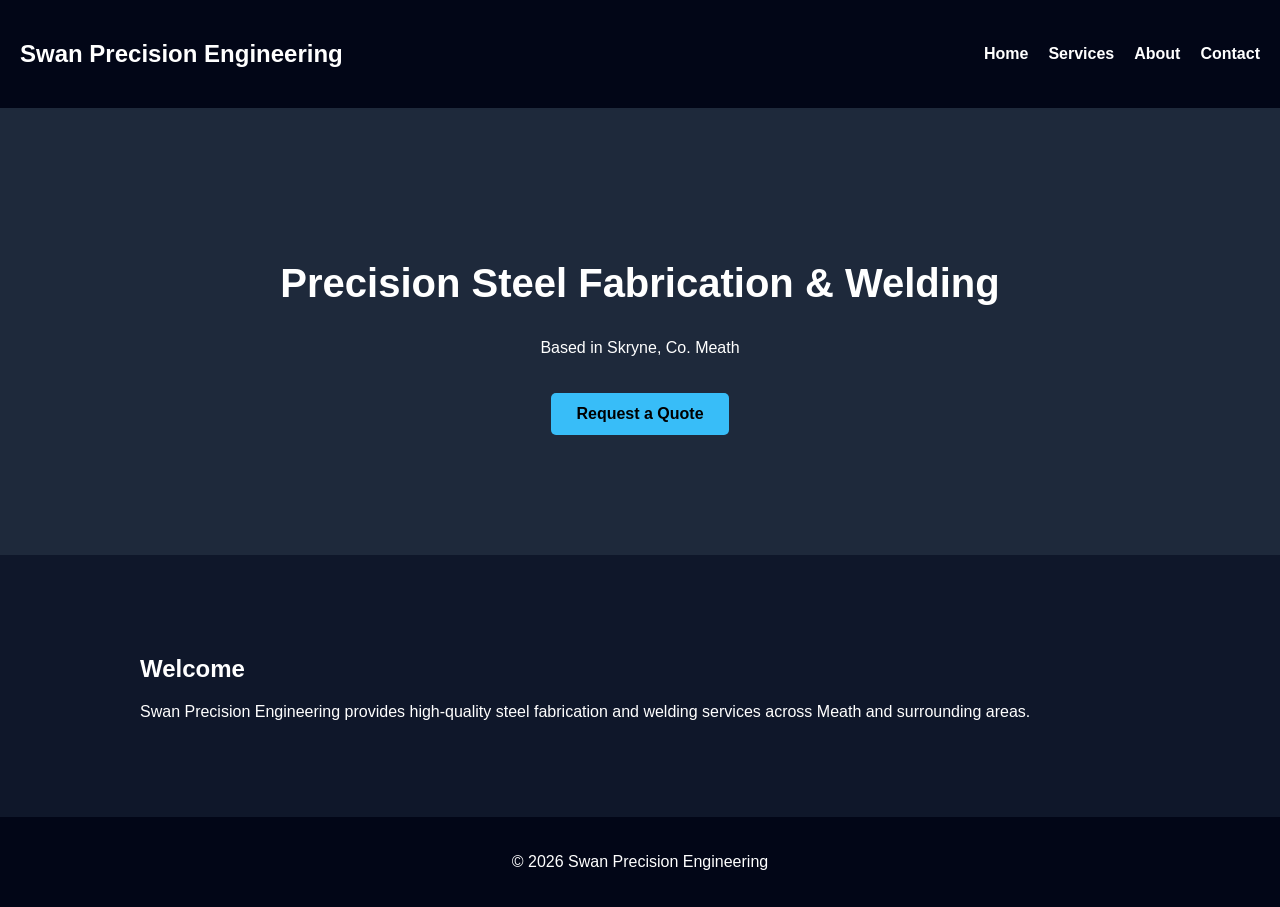
==== index.html @ 00f86c0e "Add files via upload" ====
<!DOCTYPE html>
<html lang="en">
<head>
  <meta charset="UTF-8">
  <title>Swan Precision Engineering</title>
  <link rel="stylesheet" href="style.css">
</head>
<body>

<nav>
  <h1>Swan Precision Engineering</h1>
  <ul>
    <li><a href="index.html">Home</a></li>
    <li><a href="services.html">Services</a></li>
    <li><a href="about.html">About</a></li>
    <li><a href="contact.html">Contact</a></li>
  </ul>
</nav>

<header class="hero">
  <h2>Precision Steel Fabrication & Welding</h2>
  <p>Based in Skryne, Co. Meath</p>
  <a href="contact.html" class="btn">Request a Quote</a>
</header>

<section>
  <h2>Welcome</h2>
  <p>
    Swan Precision Engineering provides high-quality steel fabrication
    and welding services across Meath and surrounding areas.
  </p>
</section>

<footer>
  <p>© 2026 Swan Precision Engineering</p>
</footer>

</body>
</html>
---- style.css ----
body {
  margin: 0;
  font-family: Arial, sans-serif;
  background: #0f172a;
  color: white;
}

/* NAVBAR */
nav {
  position: sticky;
  top: 0;
  z-index: 1000;
  display: flex;
  justify-content: space-between;
  align-items: center;
  padding: 20px;
  background: #020617;
}

nav ul {
  list-style: none;
  display: flex;
  gap: 20px;
  margin: 0;
}

nav a {
  color: white;
  text-decoration: none;
  font-weight: bold;
}

/* HERO */
.hero {
  text-align: center;
  padding: 120px 20px;
  background: #1e293b;
}

.hero h2 {
  font-size: 2.5em;
}

/* BUTTON */
.btn {
  display: inline-block;
  margin-top: 20px;
  padding: 12px 25px;
  background: #38bdf8;
  color: black;
  text-decoration: none;
  font-weight: bold;
  border-radius: 5px;
}

/* SECTIONS */
section {
  padding: 80px 20px;
  max-width: 1000px;
  margin: auto;
}

/* SERVICES */
.services-container {
  display: flex;
  gap: 20px;
  flex-wrap: wrap;
}

.card {
  background: #1e293b;
  padding: 20px;
  flex: 1;
  min-width: 250px;
  border-radius: 8px;
}

/* LINKS */
a {
  color: #38bdf8;
}

/* FOOTER */
footer {
  text-align: center;
  padding: 20px;
  background: #020617;
}
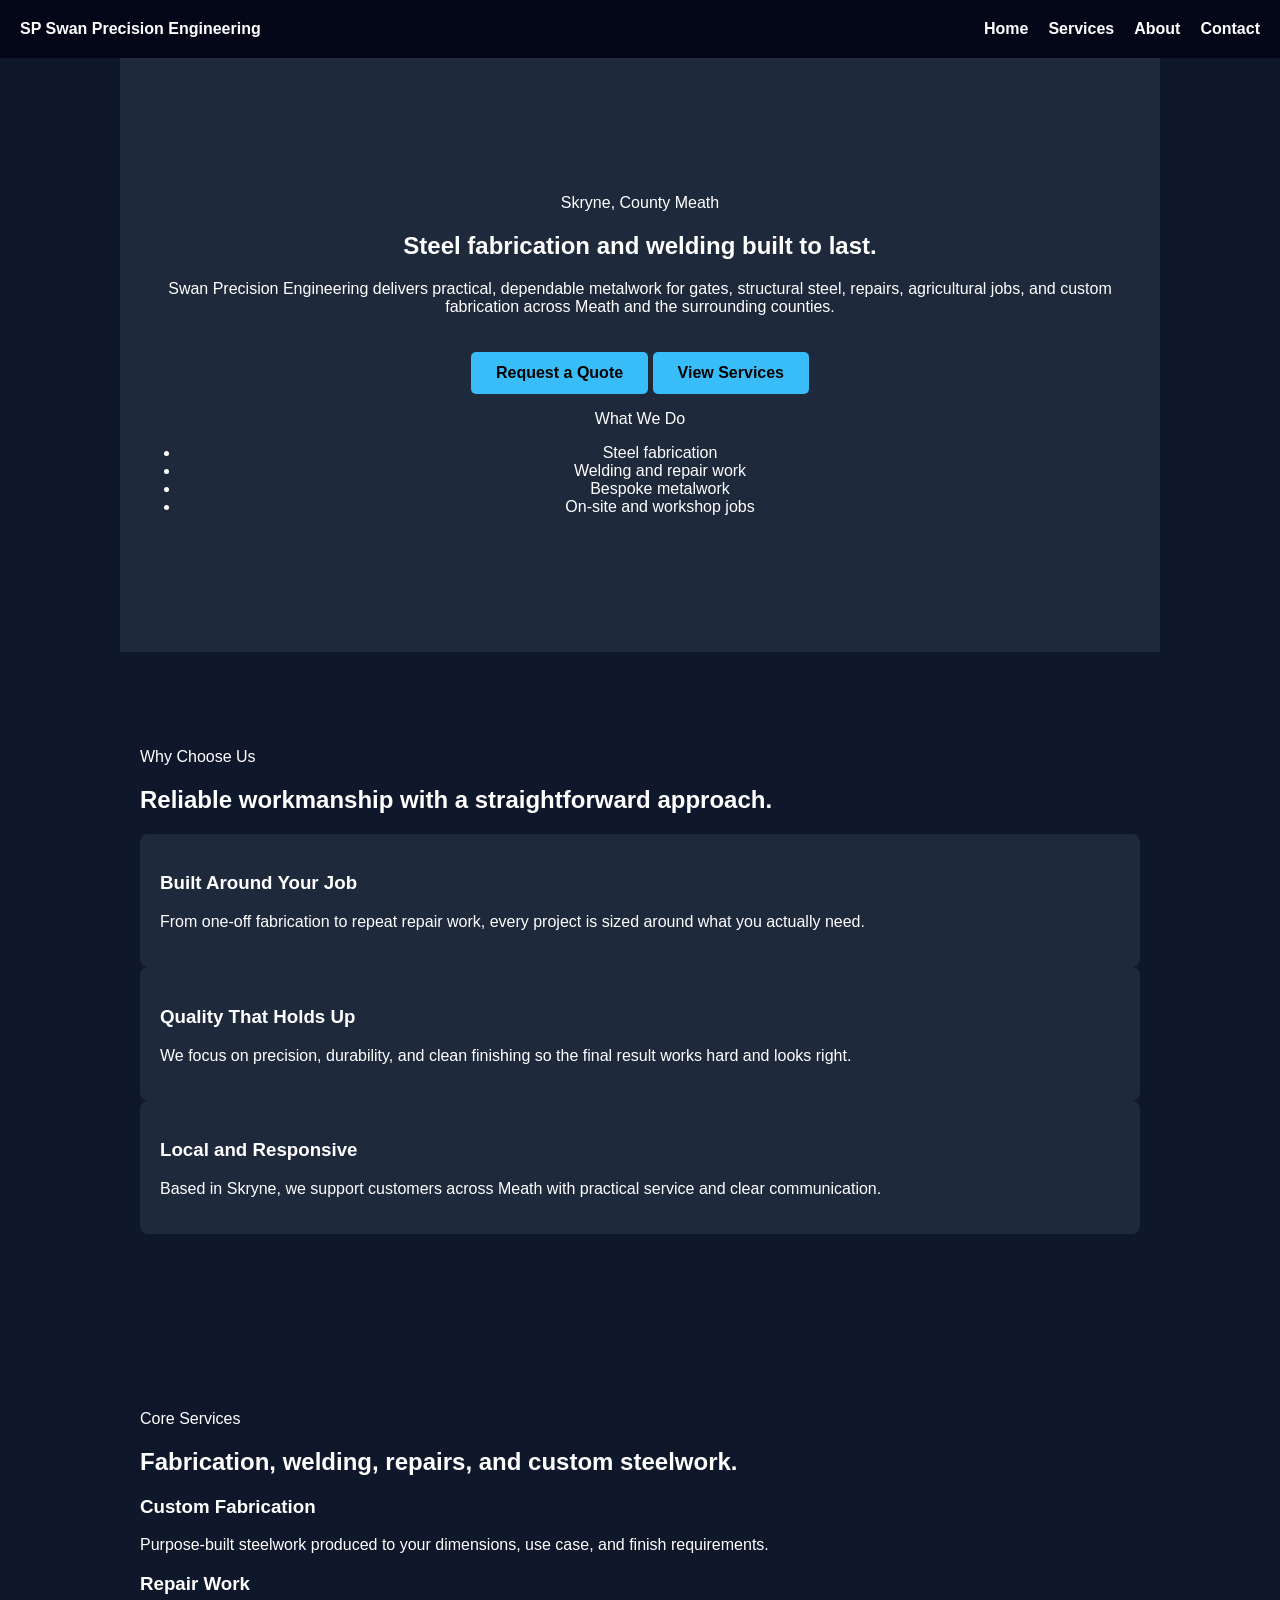
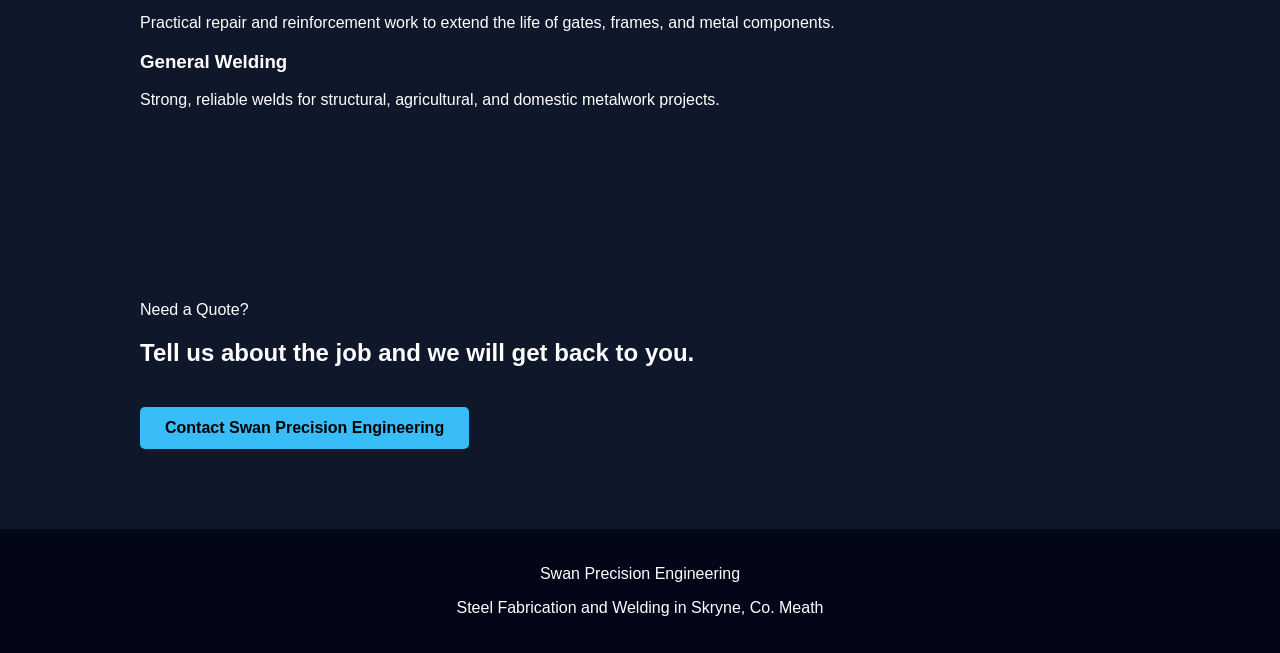
==== commit 5307cec3: "Refresh website homepage" ====
--- a/index.html
+++ b/index.html
@@ -2,38 +2,117 @@
 <html lang="en">
 <head>
   <meta charset="UTF-8">
-  <title>Swan Precision Engineering</title>
+  <meta name="viewport" content="width=device-width, initial-scale=1.0">
+  <meta name="description" content="Swan Precision Engineering provides welding, steel fabrication, repairs, and bespoke metalwork from Skryne, County Meath.">
+  <title>Swan Precision Engineering | Steel Fabrication & Welding</title>
+  <link rel="preconnect" href="https://fonts.googleapis.com">
+  <link rel="preconnect" href="https://fonts.gstatic.com" crossorigin>
+  <link href="https://fonts.googleapis.com/css2?family=Barlow:wght@400;500;600;700;800&family=Space+Grotesk:wght@500;700&display=swap" rel="stylesheet">
   <link rel="stylesheet" href="style.css">
 </head>
 <body>
+  <div class="site-shell">
+    <nav class="site-nav">
+      <a class="brand" href="index.html">
+        <span class="brand-mark">SP</span>
+        <span class="brand-text">
+          <strong>Swan Precision</strong>
+          <span>Engineering</span>
+        </span>
+      </a>
 
-<nav>
-  <h1>Swan Precision Engineering</h1>
-  <ul>
-    <li><a href="index.html">Home</a></li>
-    <li><a href="services.html">Services</a></li>
-    <li><a href="about.html">About</a></li>
-    <li><a href="contact.html">Contact</a></li>
-  </ul>
-</nav>
+      <ul class="nav-links">
+        <li><a class="is-active" href="index.html">Home</a></li>
+        <li><a href="services.html">Services</a></li>
+        <li><a href="about.html">About</a></li>
+        <li><a href="contact.html">Contact</a></li>
+      </ul>
+    </nav>
 
-<header class="hero">
-  <h2>Precision Steel Fabrication & Welding</h2>
-  <p>Based in Skryne, Co. Meath</p>
-  <a href="contact.html" class="btn">Request a Quote</a>
-</header>
+    <main>
+      <section class="hero">
+        <div class="hero-copy">
+          <p class="eyebrow">Skryne, County Meath</p>
+          <h1>Steel fabrication and welding built to last.</h1>
+          <p class="hero-text">
+            Swan Precision Engineering delivers practical, dependable metalwork for gates,
+            structural steel, repairs, agricultural jobs, and custom fabrication across Meath
+            and the surrounding counties.
+          </p>
+          <div class="hero-actions">
+            <a class="btn btn-primary" href="contact.html">Request a Quote</a>
+            <a class="btn btn-secondary" href="services.html">View Services</a>
+          </div>
+        </div>
 
-<section>
-  <h2>Welcome</h2>
-  <p>
-    Swan Precision Engineering provides high-quality steel fabrication
-    and welding services across Meath and surrounding areas.
-  </p>
-</section>
+        <div class="hero-panel">
+          <div class="panel-card">
+            <p class="panel-label">What We Do</p>
+            <ul class="check-list">
+              <li>Steel fabrication</li>
+              <li>Welding and repair work</li>
+              <li>Bespoke metalwork</li>
+              <li>On-site and workshop jobs</li>
+            </ul>
+          </div>
+        </div>
+      </section>
 
-<footer>
-  <p>© 2026 Swan Precision Engineering</p>
-</footer>
+      <section class="section-grid">
+        <div>
+          <p class="eyebrow">Why Choose Us</p>
+          <h2>Reliable workmanship with a straightforward approach.</h2>
+        </div>
+        <div class="feature-grid">
+          <article class="card">
+            <h3>Built Around Your Job</h3>
+            <p>From one-off fabrication to repeat repair work, every project is sized around what you actually need.</p>
+          </article>
+          <article class="card">
+            <h3>Quality That Holds Up</h3>
+            <p>We focus on precision, durability, and clean finishing so the final result works hard and looks right.</p>
+          </article>
+          <article class="card">
+            <h3>Local and Responsive</h3>
+            <p>Based in Skryne, we support customers across Meath with practical service and clear communication.</p>
+          </article>
+        </div>
+      </section>
 
+      <section class="highlight-band">
+        <div>
+          <p class="eyebrow">Core Services</p>
+          <h2>Fabrication, welding, repairs, and custom steelwork.</h2>
+        </div>
+        <div class="service-snapshot">
+          <article>
+            <h3>Custom Fabrication</h3>
+            <p>Purpose-built steelwork produced to your dimensions, use case, and finish requirements.</p>
+          </article>
+          <article>
+            <h3>Repair Work</h3>
+            <p>Practical repair and reinforcement work to extend the life of gates, frames, and metal components.</p>
+          </article>
+          <article>
+            <h3>General Welding</h3>
+            <p>Strong, reliable welds for structural, agricultural, and domestic metalwork projects.</p>
+          </article>
+        </div>
+      </section>
+
+      <section class="cta-strip">
+        <div>
+          <p class="eyebrow">Need a Quote?</p>
+          <h2>Tell us about the job and we will get back to you.</h2>
+        </div>
+        <a class="btn btn-primary" href="contact.html">Contact Swan Precision Engineering</a>
+      </section>
+    </main>
+
+    <footer class="site-footer">
+      <p>Swan Precision Engineering</p>
+      <p>Steel Fabrication and Welding in Skryne, Co. Meath</p>
+    </footer>
+  </div>
 </body>
 </html>
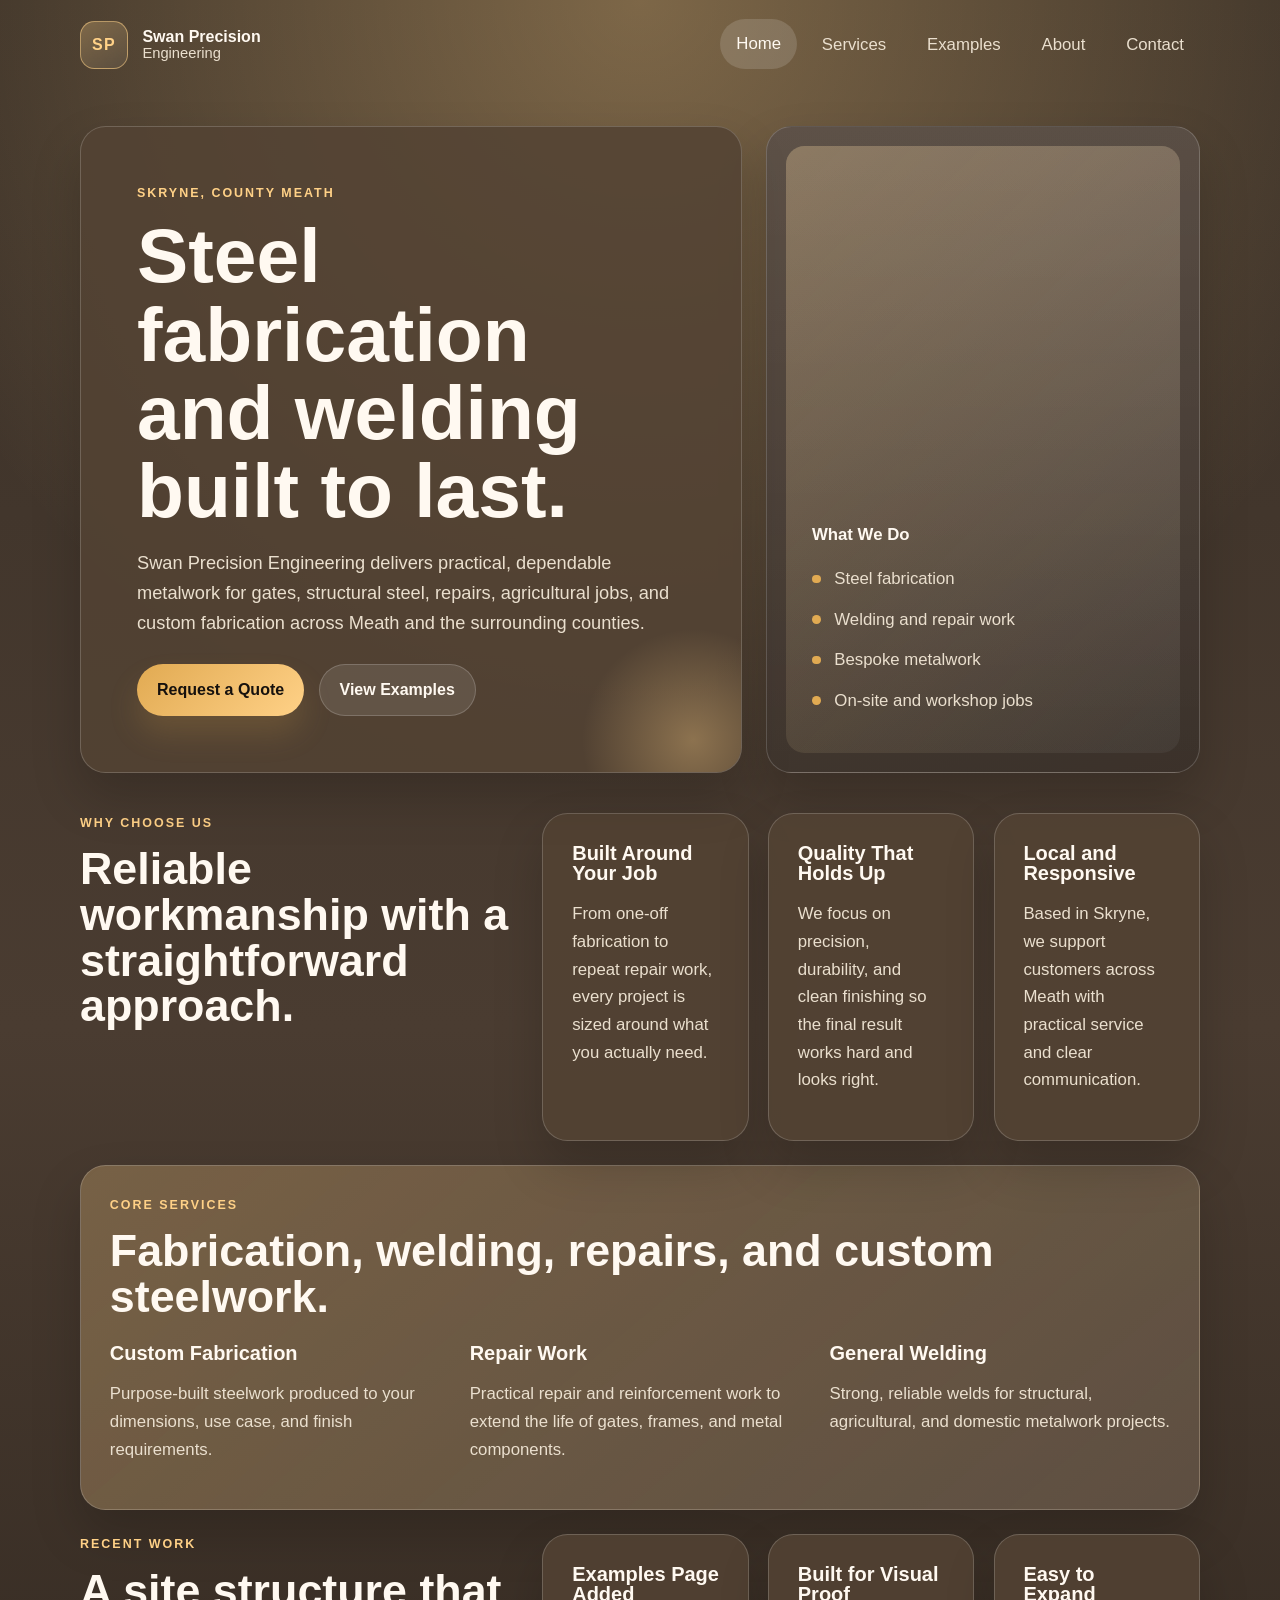
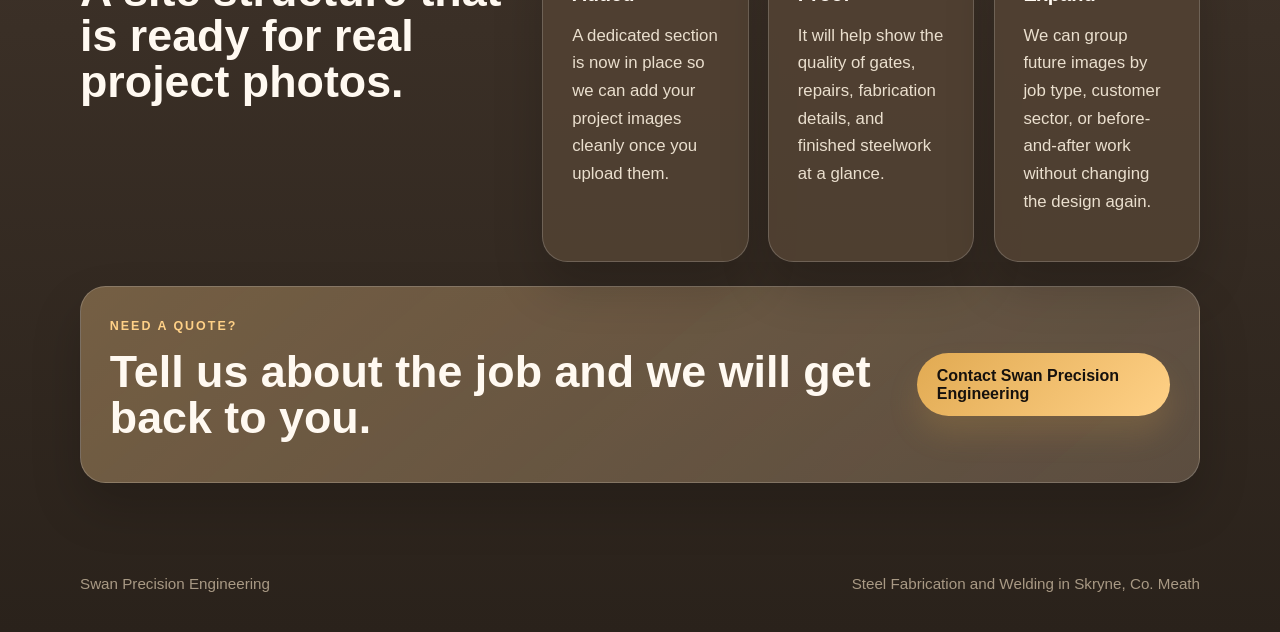
==== commit c5e773c8: "Add examples page and brighten homepage" ====
--- a/index.html
+++ b/index.html
@@ -24,6 +24,7 @@
       <ul class="nav-links">
         <li><a class="is-active" href="index.html">Home</a></li>
         <li><a href="services.html">Services</a></li>
+        <li><a href="examples.html">Examples</a></li>
         <li><a href="about.html">About</a></li>
         <li><a href="contact.html">Contact</a></li>
       </ul>
@@ -41,7 +42,7 @@
           </p>
           <div class="hero-actions">
             <a class="btn btn-primary" href="contact.html">Request a Quote</a>
-            <a class="btn btn-secondary" href="services.html">View Services</a>
+            <a class="btn btn-secondary" href="examples.html">View Examples</a>
           </div>
         </div>
 
@@ -100,6 +101,27 @@
         </div>
       </section>
 
+      <section class="section-grid">
+        <div>
+          <p class="eyebrow">Recent Work</p>
+          <h2>A site structure that is ready for real project photos.</h2>
+        </div>
+        <div class="feature-grid">
+          <article class="card">
+            <h3>Examples Page Added</h3>
+            <p>A dedicated section is now in place so we can add your project images cleanly once you upload them.</p>
+          </article>
+          <article class="card">
+            <h3>Built for Visual Proof</h3>
+            <p>It will help show the quality of gates, repairs, fabrication details, and finished steelwork at a glance.</p>
+          </article>
+          <article class="card">
+            <h3>Easy to Expand</h3>
+            <p>We can group future images by job type, customer sector, or before-and-after work without changing the design again.</p>
+          </article>
+        </div>
+      </section>
+
       <section class="cta-strip">
         <div>
           <p class="eyebrow">Need a Quote?</p>
--- a/style.css
+++ b/style.css
@@ -1,88 +1,429 @@
+:root {
+  --bg: #2b241d;
+  --bg-alt: #392f26;
+  --panel: rgba(83, 67, 52, 0.86);
+  --panel-soft: rgba(255, 255, 255, 0.1);
+  --text: #fff9f1;
+  --muted: #eadfce;
+  --line: rgba(255, 255, 255, 0.18);
+  --accent: #e1aa52;
+  --accent-strong: #ffd187;
+  --shadow: 0 24px 50px rgba(0, 0, 0, 0.18);
+}
+
+* {
+  box-sizing: border-box;
+}
+
+html {
+  scroll-behavior: smooth;
+}
+
 body {
   margin: 0;
-  font-family: Arial, sans-serif;
-  background: #0f172a;
-  color: white;
-}
-
-/* NAVBAR */
-nav {
-  position: sticky;
-  top: 0;
-  z-index: 1000;
+  font-family: "Barlow", sans-serif;
+  color: var(--text);
+  background:
+    radial-gradient(circle at top, rgba(255, 209, 135, 0.34), transparent 34%),
+    linear-gradient(180deg, #3a3027 0%, #4a3c31 46%, #2a221b 100%);
+}
+
+a {
+  color: inherit;
+}
+
+.site-shell {
+  min-height: 100vh;
+}
+
+.site-nav,
+main,
+.site-footer {
+  width: min(1120px, calc(100% - 2rem));
+  margin: 0 auto;
+}
+
+.site-nav {
   display: flex;
   justify-content: space-between;
   align-items: center;
-  padding: 20px;
-  background: #020617;
-}
-
-nav ul {
+  gap: 1.5rem;
+  padding: 1.25rem 0;
+}
+
+.brand {
+  display: inline-flex;
+  align-items: center;
+  gap: 0.9rem;
+  text-decoration: none;
+}
+
+.brand-mark {
+  display: grid;
+  place-items: center;
+  width: 3rem;
+  height: 3rem;
+  border: 1px solid rgba(255, 209, 135, 0.55);
+  border-radius: 0.9rem;
+  background: linear-gradient(145deg, rgba(255, 209, 135, 0.28), rgba(255, 255, 255, 0.06));
+  color: var(--accent-strong);
+  font-family: "Space Grotesk", sans-serif;
+  font-weight: 700;
+  letter-spacing: 0.08em;
+}
+
+.brand-text {
+  display: grid;
+  line-height: 1.05;
+}
+
+.brand-text strong {
+  font-family: "Space Grotesk", sans-serif;
+  font-size: 1rem;
+}
+
+.brand-text span {
+  color: var(--muted);
+  font-size: 0.92rem;
+}
+
+.nav-links {
+  display: flex;
+  flex-wrap: wrap;
+  gap: 0.55rem;
+  margin: 0;
+  padding: 0;
   list-style: none;
-  display: flex;
-  gap: 20px;
+}
+
+.nav-links a {
+  display: inline-block;
+  padding: 0.7rem 1rem;
+  border-radius: 999px;
+  text-decoration: none;
+  color: var(--muted);
+  transition: background-color 0.2s ease, color 0.2s ease, transform 0.2s ease;
+}
+
+.nav-links a:hover,
+.nav-links a:focus-visible,
+.nav-links .is-active {
+  color: var(--text);
+  background: rgba(255, 255, 255, 0.14);
+  transform: translateY(-1px);
+}
+
+main {
+  padding-bottom: 4rem;
+}
+
+.hero,
+.section-grid,
+.highlight-band,
+.cta-strip,
+.page-intro,
+.split-panel,
+.story-block,
+.service-grid,
+.contact-layout {
+  margin-bottom: 1.5rem;
+}
+
+.hero {
+  display: grid;
+  grid-template-columns: 1.45fr 0.95fr;
+  gap: 1.5rem;
+  padding: 2.25rem 0 1rem;
+  align-items: stretch;
+}
+
+.hero-copy,
+.hero-panel,
+.card,
+.story-block,
+.highlight-band,
+.cta-strip,
+.page-intro {
+  border: 1px solid var(--line);
+  background: var(--panel);
+  box-shadow: var(--shadow);
+  border-radius: 1.6rem;
+}
+
+.hero-copy {
+  padding: 3.5rem;
+  position: relative;
+  overflow: hidden;
+}
+
+.hero-copy::after {
+  content: "";
+  position: absolute;
+  inset: auto -4rem -5rem auto;
+  width: 14rem;
+  height: 14rem;
+  border-radius: 50%;
+  background: radial-gradient(circle, rgba(255, 209, 135, 0.34), transparent 70%);
+}
+
+.eyebrow {
+  margin: 0 0 0.8rem;
+  color: var(--accent-strong);
+  text-transform: uppercase;
+  letter-spacing: 0.16em;
+  font-size: 0.78rem;
+  font-weight: 700;
+}
+
+h1,
+h2,
+h3 {
+  margin: 0 0 0.8rem;
+  font-family: "Space Grotesk", sans-serif;
+  line-height: 1.02;
+}
+
+h1 {
+  font-size: clamp(2.5rem, 6vw, 5.3rem);
+  max-width: 12ch;
+}
+
+h2 {
+  font-size: clamp(1.7rem, 4vw, 2.8rem);
+}
+
+h3 {
+  font-size: 1.25rem;
+}
+
+p,
+li {
+  color: var(--muted);
+  font-size: 1.05rem;
+  line-height: 1.65;
+}
+
+.hero-text {
+  max-width: 36rem;
+  margin-bottom: 1.6rem;
+  font-size: 1.14rem;
+}
+
+.hero-actions {
+  display: flex;
+  flex-wrap: wrap;
+  gap: 0.9rem;
+}
+
+.btn {
+  display: inline-flex;
+  align-items: center;
+  justify-content: center;
+  min-height: 3.25rem;
+  padding: 0.85rem 1.25rem;
+  border-radius: 999px;
+  text-decoration: none;
+  font-weight: 700;
+  transition: transform 0.2s ease, box-shadow 0.2s ease, background-color 0.2s ease;
+}
+
+.btn:hover,
+.btn:focus-visible {
+  transform: translateY(-2px);
+}
+
+.btn-primary {
+  background: linear-gradient(135deg, var(--accent), var(--accent-strong));
+  color: #16110d;
+  box-shadow: 0 18px 30px rgba(216, 161, 74, 0.18);
+}
+
+.btn-secondary {
+  border: 1px solid var(--line);
+  background: rgba(255, 255, 255, 0.1);
+  color: var(--text);
+}
+
+.hero-panel {
+  display: grid;
+  padding: 1.2rem;
+  background:
+    linear-gradient(180deg, rgba(255, 255, 255, 0.11), rgba(255, 255, 255, 0.05)),
+    linear-gradient(160deg, #4a3c31, #30261f);
+}
+
+.panel-card {
+  display: flex;
+  flex-direction: column;
+  justify-content: end;
+  min-height: 100%;
+  padding: 1.6rem;
+  border-radius: 1.15rem;
+  background:
+    linear-gradient(180deg, rgba(255, 255, 255, 0.08), rgba(0, 0, 0, 0.08)),
+    linear-gradient(135deg, rgba(255, 209, 135, 0.24), rgba(255, 255, 255, 0.07));
+}
+
+.panel-label {
+  color: var(--text);
+  font-weight: 700;
+  margin-bottom: 1rem;
+}
+
+.check-list {
   margin: 0;
-}
-
-nav a {
-  color: white;
-  text-decoration: none;
-  font-weight: bold;
-}
-
-/* HERO */
-.hero {
-  text-align: center;
-  padding: 120px 20px;
-  background: #1e293b;
-}
-
-.hero h2 {
-  font-size: 2.5em;
-}
-
-/* BUTTON */
-.btn {
-  display: inline-block;
-  margin-top: 20px;
-  padding: 12px 25px;
-  background: #38bdf8;
-  color: black;
-  text-decoration: none;
-  font-weight: bold;
-  border-radius: 5px;
-}
-
-/* SECTIONS */
-section {
-  padding: 80px 20px;
-  max-width: 1000px;
-  margin: auto;
-}
-
-/* SERVICES */
-.services-container {
-  display: flex;
-  gap: 20px;
-  flex-wrap: wrap;
-}
-
-.card {
-  background: #1e293b;
-  padding: 20px;
-  flex: 1;
-  min-width: 250px;
-  border-radius: 8px;
-}
-
-/* LINKS */
-a {
-  color: #38bdf8;
-}
-
-/* FOOTER */
-footer {
-  text-align: center;
-  padding: 20px;
-  background: #020617;
-}+  padding: 0;
+  list-style: none;
+}
+
+.check-list li {
+  position: relative;
+  padding-left: 1.4rem;
+  margin-bottom: 0.8rem;
+}
+
+.check-list li::before {
+  content: "";
+  position: absolute;
+  left: 0;
+  top: 0.6rem;
+  width: 0.55rem;
+  height: 0.55rem;
+  border-radius: 50%;
+  background: var(--accent);
+}
+
+.section-grid {
+  display: grid;
+  grid-template-columns: 0.8fr 1.2fr;
+  gap: 1.5rem;
+  align-items: start;
+}
+
+.feature-grid,
+.service-grid,
+.contact-layout,
+.service-snapshot,
+.split-panel {
+  display: grid;
+  gap: 1.2rem;
+}
+
+.feature-grid {
+  grid-template-columns: repeat(3, minmax(0, 1fr));
+}
+
+.service-grid {
+  grid-template-columns: repeat(2, minmax(0, 1fr));
+}
+
+.service-snapshot {
+  grid-template-columns: repeat(3, minmax(0, 1fr));
+  margin-top: 1.5rem;
+}
+
+.contact-layout {
+  grid-template-columns: repeat(3, minmax(0, 1fr));
+}
+
+.split-panel {
+  grid-template-columns: repeat(2, minmax(0, 1fr));
+}
+
+.card,
+.page-intro,
+.story-block,
+.highlight-band,
+.cta-strip {
+  padding: 1.8rem;
+}
+
+.service-card h2,
+.contact-card h2 {
+  font-size: 1.45rem;
+}
+
+.highlight-band,
+.cta-strip {
+  background:
+    linear-gradient(140deg, rgba(255, 209, 135, 0.22), rgba(255, 255, 255, 0.08)),
+    var(--panel);
+}
+
+.cta-strip {
+  display: flex;
+  justify-content: space-between;
+  align-items: center;
+  gap: 1rem;
+}
+
+.inner-page {
+  padding-top: 1.25rem;
+}
+
+.site-footer {
+  display: flex;
+  justify-content: space-between;
+  gap: 1rem;
+  padding: 0 0 2.25rem;
+}
+
+.site-footer p {
+  margin: 0;
+  color: #a89984;
+  font-size: 0.95rem;
+}
+
+@media (max-width: 900px) {
+  .hero,
+  .section-grid,
+  .feature-grid,
+  .service-grid,
+  .service-snapshot,
+  .contact-layout,
+  .split-panel,
+  .cta-strip,
+  .site-footer {
+    grid-template-columns: 1fr;
+    flex-direction: column;
+  }
+
+  .hero-copy {
+    padding: 2.4rem 1.5rem;
+  }
+
+  .site-nav {
+    flex-direction: column;
+    align-items: flex-start;
+  }
+
+  .nav-links {
+    width: 100%;
+  }
+
+  .nav-links a {
+    width: 100%;
+    text-align: center;
+  }
+}
+
+@media (max-width: 640px) {
+  .site-nav,
+  main,
+  .site-footer {
+    width: min(1120px, calc(100% - 1.1rem));
+  }
+
+  .card,
+  .page-intro,
+  .story-block,
+  .highlight-band,
+  .cta-strip {
+    padding: 1.35rem;
+  }
+
+  p,
+  li {
+    font-size: 1rem;
+  }
+}
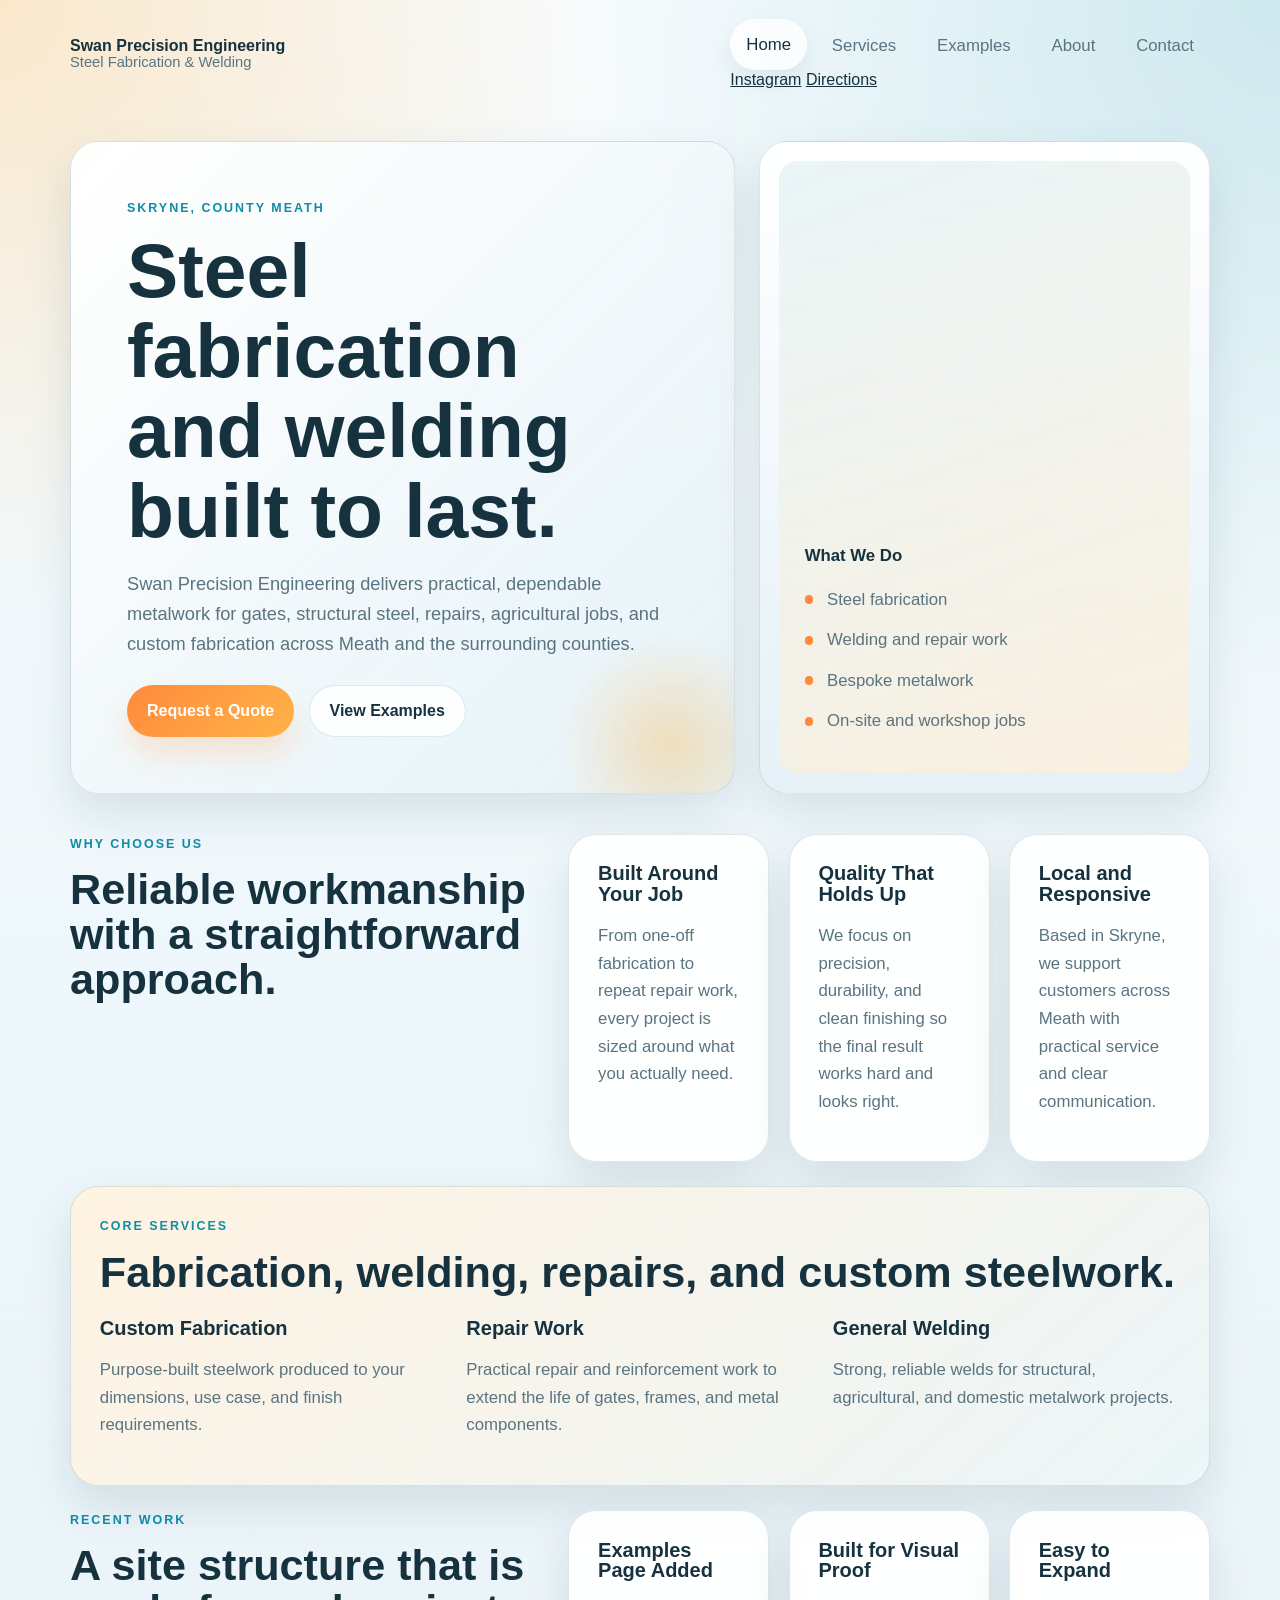
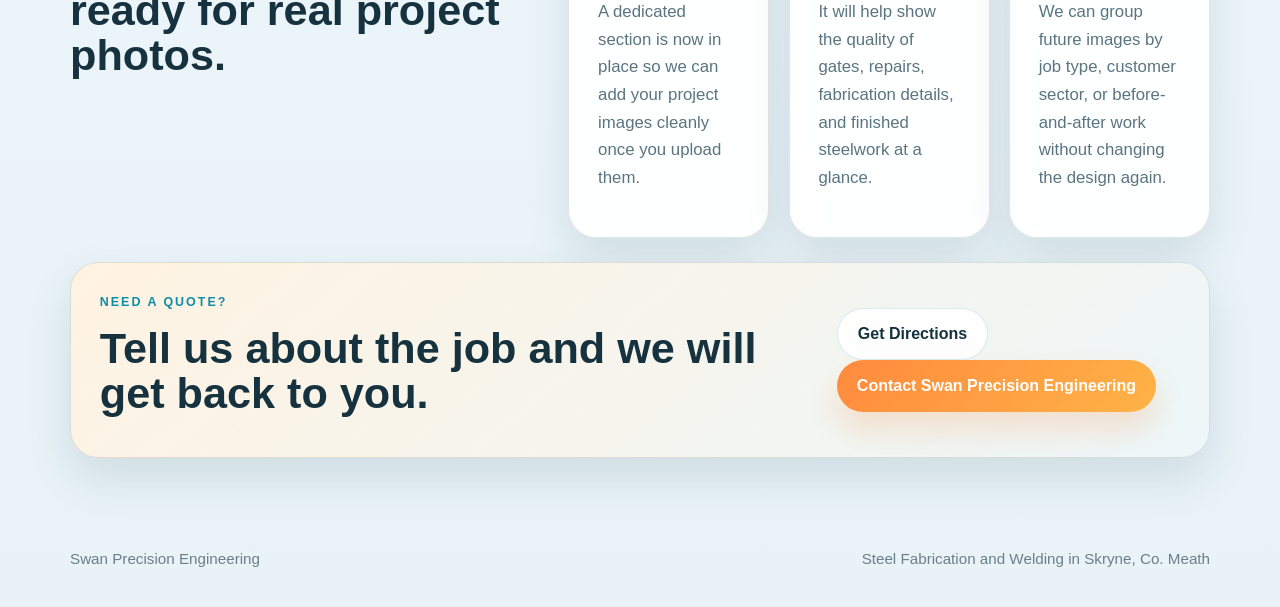
==== commit c8227362: "Add Instagram and directions links" ====
--- a/index.html
+++ b/index.html
@@ -14,20 +14,26 @@
   <div class="site-shell">
     <nav class="site-nav">
       <a class="brand" href="index.html">
-        <span class="brand-mark">SP</span>
-        <span class="brand-text">
-          <strong>Swan Precision</strong>
-          <span>Engineering</span>
+        <span class="brand-text brand-text-full">
+          <strong>Swan Precision Engineering</strong>
+          <span>Steel Fabrication & Welding</span>
         </span>
       </a>
 
-      <ul class="nav-links">
-        <li><a class="is-active" href="index.html">Home</a></li>
-        <li><a href="services.html">Services</a></li>
-        <li><a href="examples.html">Examples</a></li>
-        <li><a href="about.html">About</a></li>
-        <li><a href="contact.html">Contact</a></li>
-      </ul>
+      <div class="nav-group">
+        <ul class="nav-links">
+          <li><a class="is-active" href="index.html">Home</a></li>
+          <li><a href="services.html">Services</a></li>
+          <li><a href="examples.html">Examples</a></li>
+          <li><a href="about.html">About</a></li>
+          <li><a href="contact.html">Contact</a></li>
+        </ul>
+
+        <div class="nav-actions">
+          <a class="nav-cta" href="https://www.instagram.com/swanprecisionengineering/" target="_blank" rel="noopener noreferrer">Instagram</a>
+          <a class="nav-cta nav-cta-directions" href="https://www.google.com/maps/place/Swan+Precision+Engineering/@53.5850872,-6.5526364,545m/data=!3m1!1e3!4m6!3m5!1s0x4867414d14a48135:0x85400c74e564fc74!8m2!3d53.5850877!4d-6.5506958!16s%2Fg%2F11svxmvms1!5m1!1e2?entry=ttu&g_ep=EgoyMDI2MDQxNS4wIKXMDSoASAFQAw%3D%3D" target="_blank" rel="noopener noreferrer">Directions</a>
+        </div>
+      </div>
     </nav>
 
     <main>
@@ -127,7 +133,10 @@
           <p class="eyebrow">Need a Quote?</p>
           <h2>Tell us about the job and we will get back to you.</h2>
         </div>
-        <a class="btn btn-primary" href="contact.html">Contact Swan Precision Engineering</a>
+        <div class="cta-actions">
+          <a class="btn btn-secondary" href="https://www.google.com/maps/place/Swan+Precision+Engineering/@53.5850872,-6.5526364,545m/data=!3m1!1e3!4m6!3m5!1s0x4867414d14a48135:0x85400c74e564fc74!8m2!3d53.5850877!4d-6.5506958!16s%2Fg%2F11svxmvms1!5m1!1e2?entry=ttu&g_ep=EgoyMDI2MDQxNS4wIKXMDSoASAFQAw%3D%3D" target="_blank" rel="noopener noreferrer">Get Directions</a>
+          <a class="btn btn-primary" href="contact.html">Contact Swan Precision Engineering</a>
+        </div>
       </section>
     </main>
 
--- a/style.css
+++ b/style.css
@@ -1,14 +1,15 @@
 :root {
-  --bg: #2b241d;
-  --bg-alt: #392f26;
-  --panel: rgba(83, 67, 52, 0.86);
-  --panel-soft: rgba(255, 255, 255, 0.1);
-  --text: #fff9f1;
-  --muted: #eadfce;
-  --line: rgba(255, 255, 255, 0.18);
-  --accent: #e1aa52;
-  --accent-strong: #ffd187;
-  --shadow: 0 24px 50px rgba(0, 0, 0, 0.18);
+  --sky: #f2f8fb;
+  --mist: #e4f1f7;
+  --panel: rgba(255, 255, 255, 0.92);
+  --panel-strong: #ffffff;
+  --text: #16323f;
+  --muted: #5a7480;
+  --line: rgba(22, 50, 63, 0.12);
+  --accent: #ff8a3d;
+  --accent-strong: #ffb347;
+  --accent-cool: #0f8da8;
+  --shadow: 0 20px 45px rgba(23, 62, 83, 0.12);
 }
 
 * {
@@ -24,8 +25,9 @@
   font-family: "Barlow", sans-serif;
   color: var(--text);
   background:
-    radial-gradient(circle at top, rgba(255, 209, 135, 0.34), transparent 34%),
-    linear-gradient(180deg, #3a3027 0%, #4a3c31 46%, #2a221b 100%);
+    radial-gradient(circle at top left, rgba(255, 179, 71, 0.28), transparent 24%),
+    radial-gradient(circle at top right, rgba(15, 141, 168, 0.18), transparent 28%),
+    linear-gradient(180deg, #f8fcfe 0%, #eef7fb 44%, #e8f2f7 100%);
 }
 
 a {
@@ -39,7 +41,7 @@
 .site-nav,
 main,
 .site-footer {
-  width: min(1120px, calc(100% - 2rem));
+  width: min(1140px, calc(100% - 2rem));
   margin: 0 auto;
 }
 
@@ -63,13 +65,14 @@
   place-items: center;
   width: 3rem;
   height: 3rem;
-  border: 1px solid rgba(255, 209, 135, 0.55);
-  border-radius: 0.9rem;
-  background: linear-gradient(145deg, rgba(255, 209, 135, 0.28), rgba(255, 255, 255, 0.06));
-  color: var(--accent-strong);
+  border: 1px solid rgba(15, 141, 168, 0.18);
+  border-radius: 1rem;
+  background: linear-gradient(145deg, rgba(255, 179, 71, 0.34), rgba(255, 255, 255, 0.95));
+  color: #114b5f;
   font-family: "Space Grotesk", sans-serif;
   font-weight: 700;
   letter-spacing: 0.08em;
+  box-shadow: 0 14px 24px rgba(255, 138, 61, 0.15);
 }
 
 .brand-text {
@@ -98,18 +101,19 @@
 
 .nav-links a {
   display: inline-block;
-  padding: 0.7rem 1rem;
+  padding: 0.72rem 1rem;
   border-radius: 999px;
   text-decoration: none;
   color: var(--muted);
-  transition: background-color 0.2s ease, color 0.2s ease, transform 0.2s ease;
+  transition: background-color 0.2s ease, color 0.2s ease, transform 0.2s ease, box-shadow 0.2s ease;
 }
 
 .nav-links a:hover,
 .nav-links a:focus-visible,
 .nav-links .is-active {
   color: var(--text);
-  background: rgba(255, 255, 255, 0.14);
+  background: rgba(255, 255, 255, 0.78);
+  box-shadow: 0 10px 22px rgba(23, 62, 83, 0.08);
   transform: translateY(-1px);
 }
 
@@ -125,15 +129,16 @@
 .split-panel,
 .story-block,
 .service-grid,
-.contact-layout {
+.contact-layout,
+.gallery-grid {
   margin-bottom: 1.5rem;
 }
 
 .hero {
   display: grid;
-  grid-template-columns: 1.45fr 0.95fr;
+  grid-template-columns: 1.4fr 0.95fr;
   gap: 1.5rem;
-  padding: 2.25rem 0 1rem;
+  padding: 2rem 0 1rem;
   align-items: stretch;
 }
 
@@ -143,32 +148,36 @@
 .story-block,
 .highlight-band,
 .cta-strip,
-.page-intro {
+.page-intro,
+.gallery-card {
   border: 1px solid var(--line);
   background: var(--panel);
   box-shadow: var(--shadow);
-  border-radius: 1.6rem;
+  border-radius: 1.75rem;
+  backdrop-filter: blur(6px);
 }
 
 .hero-copy {
   padding: 3.5rem;
   position: relative;
   overflow: hidden;
+  background:
+    linear-gradient(135deg, rgba(255, 255, 255, 0.96), rgba(228, 241, 247, 0.9));
 }
 
 .hero-copy::after {
   content: "";
   position: absolute;
-  inset: auto -4rem -5rem auto;
+  inset: auto -3rem -4rem auto;
   width: 14rem;
   height: 14rem;
   border-radius: 50%;
-  background: radial-gradient(circle, rgba(255, 209, 135, 0.34), transparent 70%);
+  background: radial-gradient(circle, rgba(255, 179, 71, 0.34), transparent 70%);
 }
 
 .eyebrow {
   margin: 0 0 0.8rem;
-  color: var(--accent-strong);
+  color: var(--accent-cool);
   text-transform: uppercase;
   letter-spacing: 0.16em;
   font-size: 0.78rem;
@@ -180,16 +189,16 @@
 h3 {
   margin: 0 0 0.8rem;
   font-family: "Space Grotesk", sans-serif;
-  line-height: 1.02;
+  line-height: 1.04;
 }
 
 h1 {
-  font-size: clamp(2.5rem, 6vw, 5.3rem);
+  font-size: clamp(2.5rem, 6vw, 5.1rem);
   max-width: 12ch;
 }
 
 h2 {
-  font-size: clamp(1.7rem, 4vw, 2.8rem);
+  font-size: clamp(1.7rem, 4vw, 2.7rem);
 }
 
 h3 {
@@ -234,13 +243,13 @@
 
 .btn-primary {
   background: linear-gradient(135deg, var(--accent), var(--accent-strong));
-  color: #16110d;
-  box-shadow: 0 18px 30px rgba(216, 161, 74, 0.18);
+  color: #fff;
+  box-shadow: 0 18px 30px rgba(255, 138, 61, 0.2);
 }
 
 .btn-secondary {
-  border: 1px solid var(--line);
-  background: rgba(255, 255, 255, 0.1);
+  border: 1px solid rgba(15, 141, 168, 0.16);
+  background: rgba(255, 255, 255, 0.88);
   color: var(--text);
 }
 
@@ -248,8 +257,8 @@
   display: grid;
   padding: 1.2rem;
   background:
-    linear-gradient(180deg, rgba(255, 255, 255, 0.11), rgba(255, 255, 255, 0.05)),
-    linear-gradient(160deg, #4a3c31, #30261f);
+    linear-gradient(180deg, rgba(255, 255, 255, 0.86), rgba(228, 241, 247, 0.9)),
+    linear-gradient(160deg, #ffffff, #e8f2f7);
 }
 
 .panel-card {
@@ -258,10 +267,10 @@
   justify-content: end;
   min-height: 100%;
   padding: 1.6rem;
-  border-radius: 1.15rem;
-  background:
-    linear-gradient(180deg, rgba(255, 255, 255, 0.08), rgba(0, 0, 0, 0.08)),
-    linear-gradient(135deg, rgba(255, 209, 135, 0.24), rgba(255, 255, 255, 0.07));
+  border-radius: 1.2rem;
+  background:
+    linear-gradient(160deg, rgba(15, 141, 168, 0.09), rgba(255, 179, 71, 0.16)),
+    linear-gradient(180deg, rgba(255, 255, 255, 0.9), rgba(255, 255, 255, 0.72));
 }
 
 .panel-label {
@@ -295,7 +304,7 @@
 
 .section-grid {
   display: grid;
-  grid-template-columns: 0.8fr 1.2fr;
+  grid-template-columns: 0.85fr 1.15fr;
   gap: 1.5rem;
   align-items: start;
 }
@@ -304,7 +313,8 @@
 .service-grid,
 .contact-layout,
 .service-snapshot,
-.split-panel {
+.split-panel,
+.gallery-grid {
   display: grid;
   gap: 1.2rem;
 }
@@ -328,26 +338,32 @@
 
 .split-panel {
   grid-template-columns: repeat(2, minmax(0, 1fr));
+}
+
+.gallery-grid {
+  grid-template-columns: repeat(3, minmax(0, 1fr));
 }
 
 .card,
 .page-intro,
 .story-block,
 .highlight-band,
-.cta-strip {
+.cta-strip,
+.gallery-card {
   padding: 1.8rem;
 }
 
 .service-card h2,
-.contact-card h2 {
+.contact-card h2,
+.gallery-copy h2 {
   font-size: 1.45rem;
 }
 
 .highlight-band,
 .cta-strip {
   background:
-    linear-gradient(140deg, rgba(255, 209, 135, 0.22), rgba(255, 255, 255, 0.08)),
-    var(--panel);
+    linear-gradient(140deg, rgba(255, 179, 71, 0.16), rgba(15, 141, 168, 0.08)),
+    var(--panel-strong);
 }
 
 .cta-strip {
@@ -361,6 +377,31 @@
   padding-top: 1.25rem;
 }
 
+.gallery-card {
+  display: flex;
+  flex-direction: column;
+  gap: 1rem;
+}
+
+.gallery-placeholder {
+  display: grid;
+  place-items: center;
+  min-height: 220px;
+  border: 1px dashed rgba(15, 141, 168, 0.24);
+  border-radius: 1.2rem;
+  background:
+    linear-gradient(135deg, rgba(255, 179, 71, 0.18), rgba(15, 141, 168, 0.08)),
+    #f9fcfe;
+  color: #3c6877;
+  font-family: "Space Grotesk", sans-serif;
+  font-weight: 600;
+}
+
+.gallery-copy {
+  display: grid;
+  gap: 0.25rem;
+}
+
 .site-footer {
   display: flex;
   justify-content: space-between;
@@ -370,7 +411,7 @@
 
 .site-footer p {
   margin: 0;
-  color: #a89984;
+  color: #6b7f8a;
   font-size: 0.95rem;
 }
 
@@ -382,9 +423,12 @@
   .service-snapshot,
   .contact-layout,
   .split-panel,
+  .gallery-grid {
+    grid-template-columns: 1fr;
+  }
+
   .cta-strip,
   .site-footer {
-    grid-template-columns: 1fr;
     flex-direction: column;
   }
 
@@ -411,14 +455,15 @@
   .site-nav,
   main,
   .site-footer {
-    width: min(1120px, calc(100% - 1.1rem));
+    width: min(1140px, calc(100% - 1.1rem));
   }
 
   .card,
   .page-intro,
   .story-block,
   .highlight-band,
-  .cta-strip {
+  .cta-strip,
+  .gallery-card {
     padding: 1.35rem;
   }
 
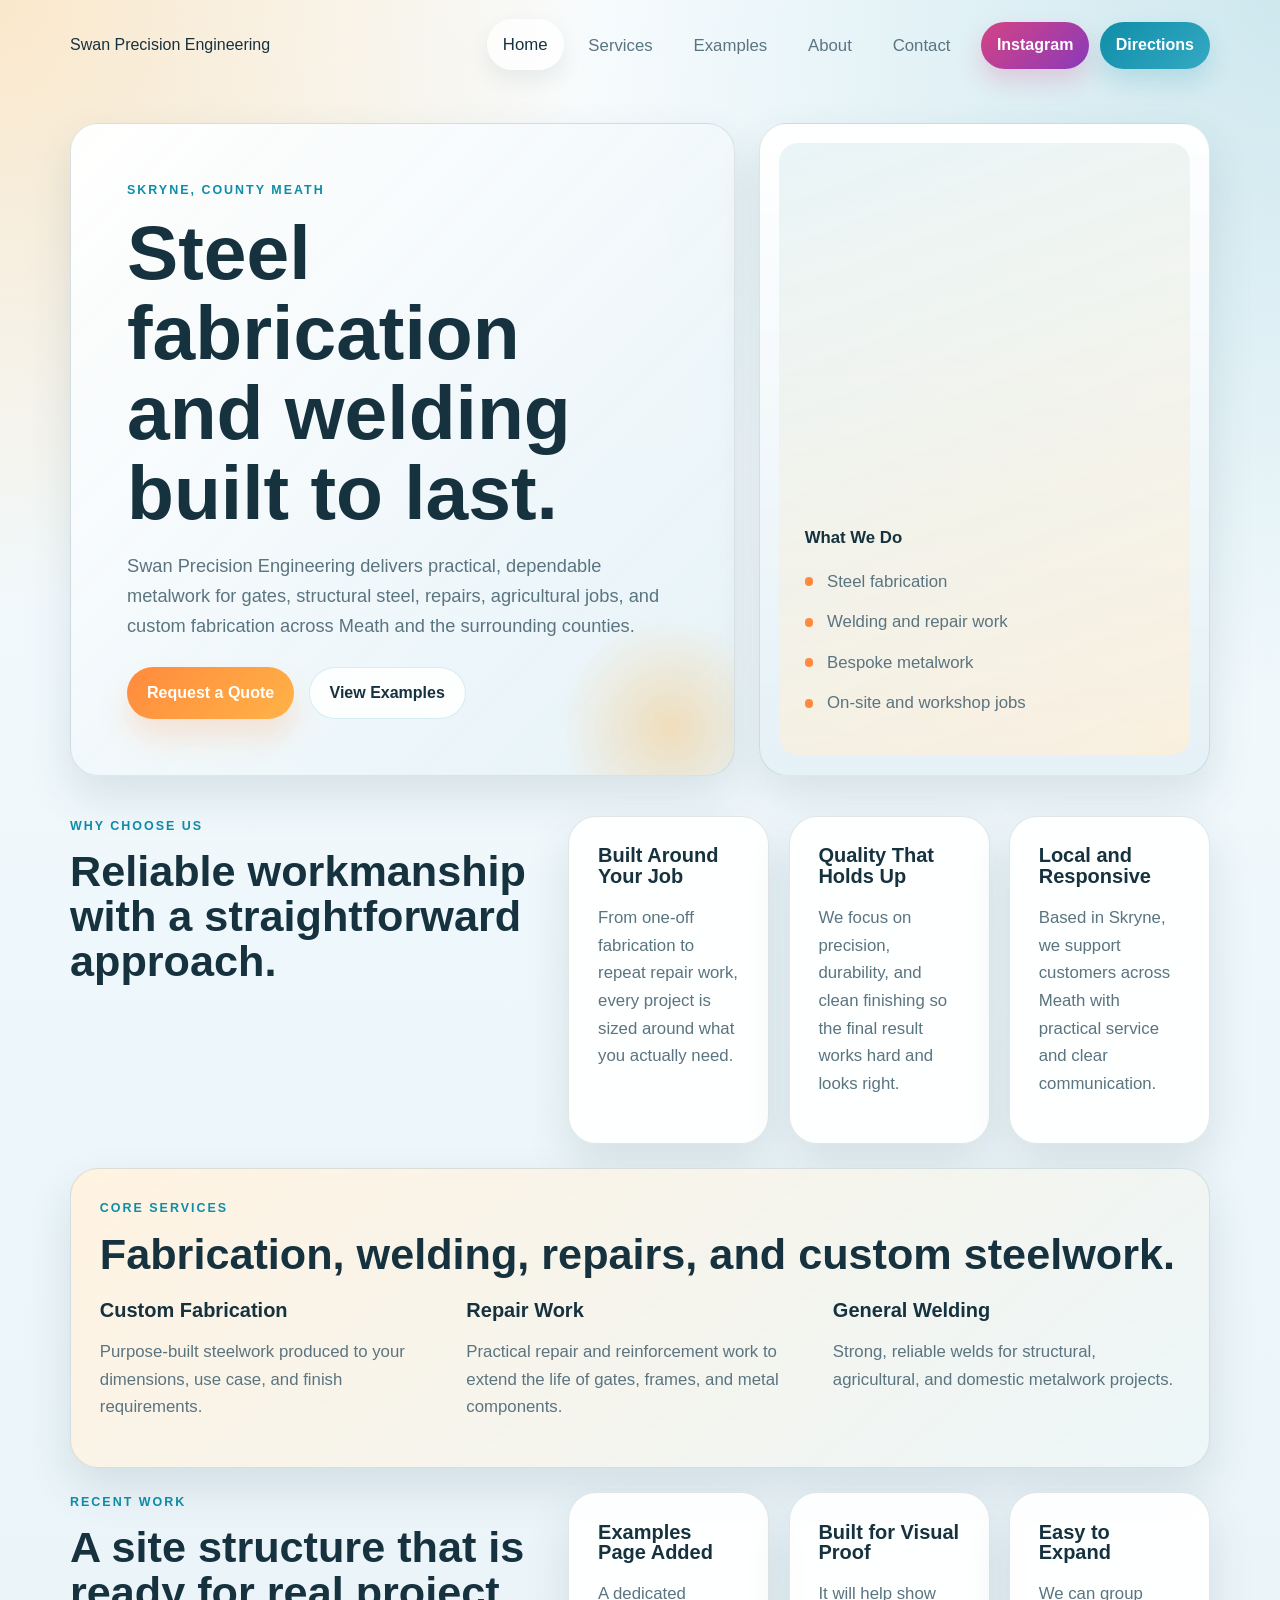
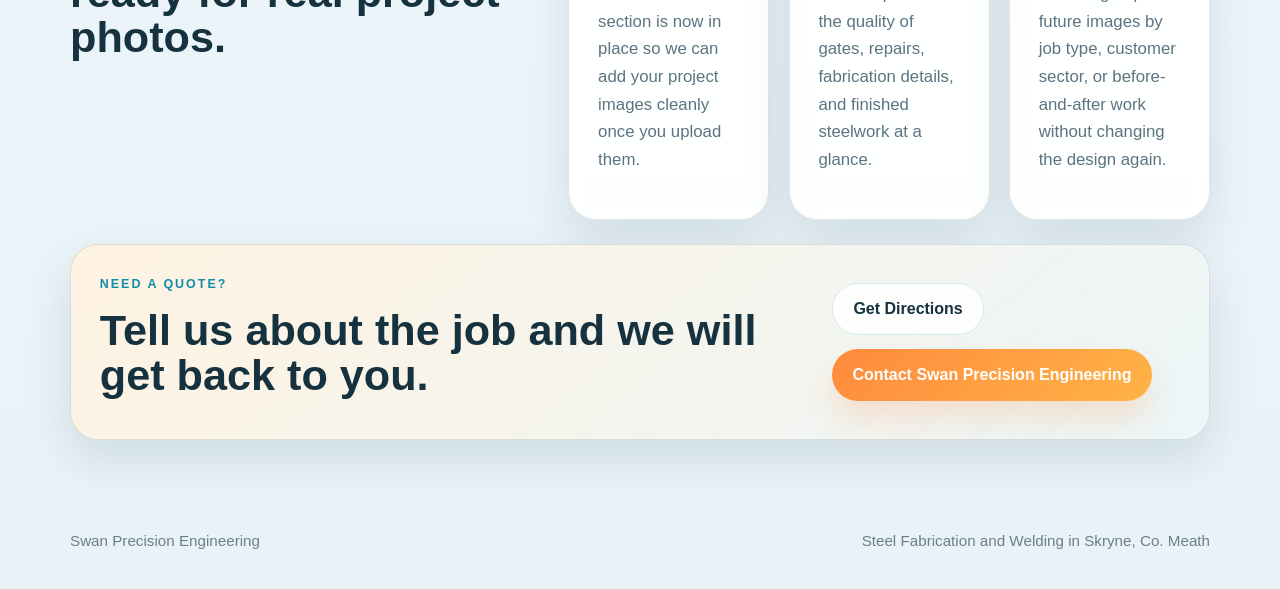
==== commit 665eccb6: "Refine header branding" ====
--- a/index.html
+++ b/index.html
@@ -14,10 +14,7 @@
   <div class="site-shell">
     <nav class="site-nav">
       <a class="brand" href="index.html">
-        <span class="brand-text brand-text-full">
-          <strong>Swan Precision Engineering</strong>
-          <span>Steel Fabrication & Welding</span>
-        </span>
+        <span class="brand-nameplate">Swan Precision Engineering</span>
       </a>
 
       <div class="nav-group">
--- a/style.css
+++ b/style.css
@@ -53,31 +53,31 @@
   padding: 1.25rem 0;
 }
 
+.nav-group {
+  display: flex;
+  align-items: center;
+  justify-content: flex-end;
+  gap: 0.9rem;
+  flex-wrap: wrap;
+}
+
 .brand {
   display: inline-flex;
   align-items: center;
-  gap: 0.9rem;
   text-decoration: none;
 }
 
-.brand-mark {
-  display: grid;
-  place-items: center;
-  width: 3rem;
-  height: 3rem;
-  border: 1px solid rgba(15, 141, 168, 0.18);
-  border-radius: 1rem;
-  background: linear-gradient(145deg, rgba(255, 179, 71, 0.34), rgba(255, 255, 255, 0.95));
-  color: #114b5f;
-  font-family: "Space Grotesk", sans-serif;
-  font-weight: 700;
-  letter-spacing: 0.08em;
-  box-shadow: 0 14px 24px rgba(255, 138, 61, 0.15);
-}
-
 .brand-text {
   display: grid;
   line-height: 1.05;
+}
+
+.brand-text-full strong {
+  font-size: clamp(1rem, 1.7vw, 1.35rem);
+}
+
+.brand-text-full span {
+  margin-top: 0.18rem;
 }
 
 .brand-text strong {
@@ -115,6 +115,31 @@
   background: rgba(255, 255, 255, 0.78);
   box-shadow: 0 10px 22px rgba(23, 62, 83, 0.08);
   transform: translateY(-1px);
+}
+
+.nav-actions {
+  display: flex;
+  flex-wrap: wrap;
+  gap: 0.65rem;
+}
+
+.nav-cta {
+  display: inline-flex;
+  align-items: center;
+  justify-content: center;
+  min-height: 2.9rem;
+  padding: 0.7rem 1rem;
+  border-radius: 999px;
+  text-decoration: none;
+  font-weight: 700;
+  color: #fff;
+  background: linear-gradient(135deg, #d54385, #8a3ab9);
+  box-shadow: 0 12px 24px rgba(213, 67, 133, 0.22);
+}
+
+.nav-cta-directions {
+  background: linear-gradient(135deg, var(--accent-cool), #35a9c3);
+  box-shadow: 0 12px 24px rgba(15, 141, 168, 0.18);
 }
 
 main {
@@ -373,6 +398,12 @@
   gap: 1rem;
 }
 
+.cta-actions {
+  display: flex;
+  flex-wrap: wrap;
+  gap: 0.85rem;
+}
+
 .inner-page {
   padding-top: 1.25rem;
 }
@@ -402,6 +433,10 @@
   gap: 0.25rem;
 }
 
+.contact-button {
+  margin-top: 0.8rem;
+}
+
 .site-footer {
   display: flex;
   justify-content: space-between;
@@ -441,13 +476,22 @@
     align-items: flex-start;
   }
 
+  .nav-group,
   .nav-links {
+    width: 100%;
+  }
+
+  .nav-actions {
     width: 100%;
   }
 
   .nav-links a {
     width: 100%;
     text-align: center;
+  }
+
+  .nav-cta {
+    flex: 1 1 180px;
   }
 }
 
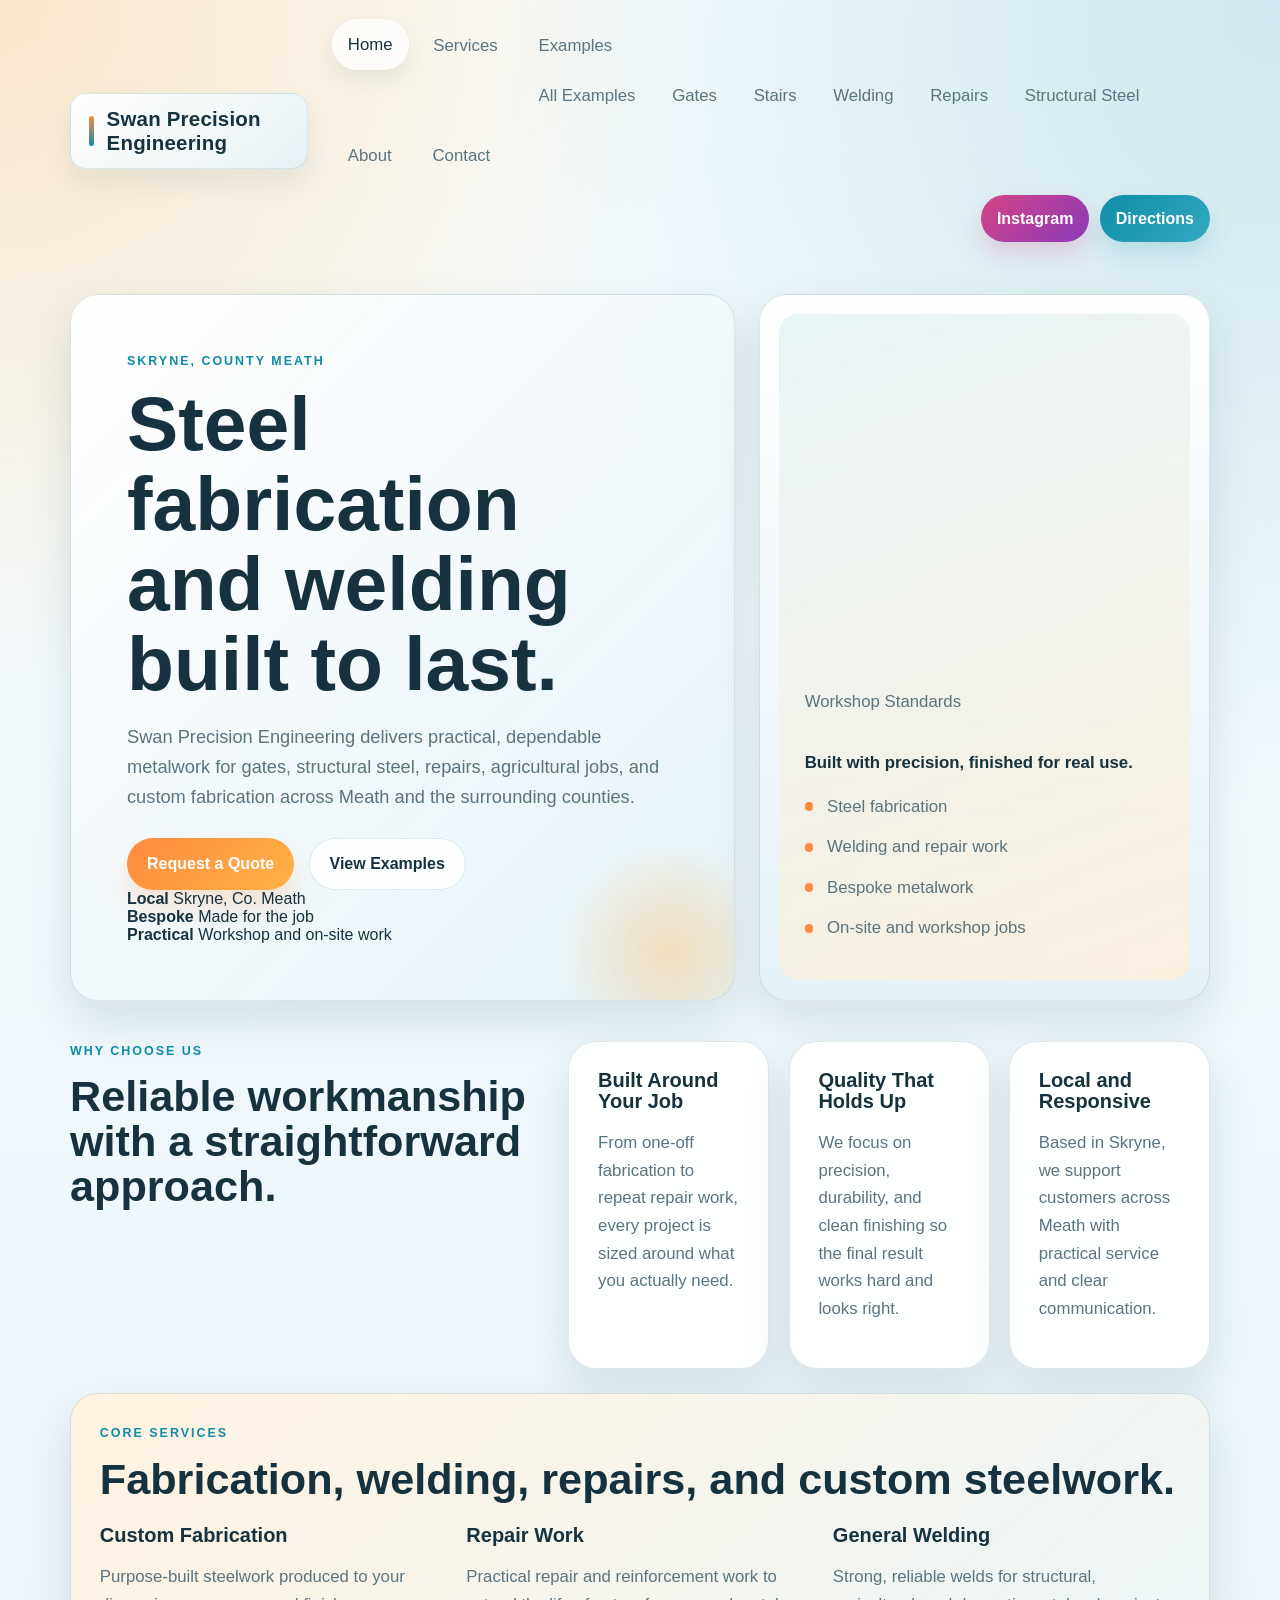
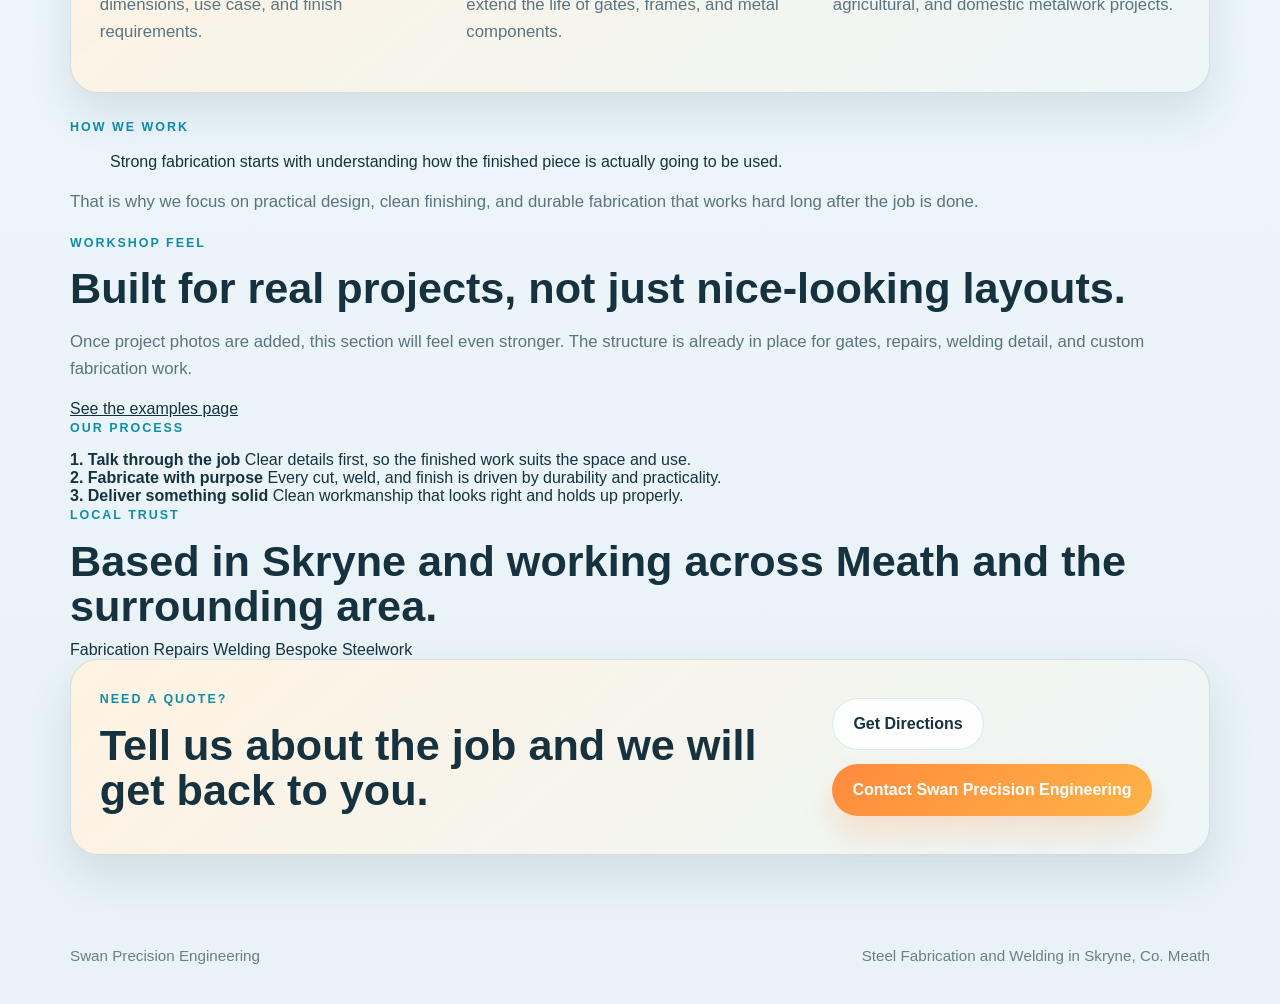
==== commit 0e5e2e96: "Add examples dropdown and category pages" ====
--- a/index.html
+++ b/index.html
@@ -21,7 +21,17 @@
         <ul class="nav-links">
           <li><a class="is-active" href="index.html">Home</a></li>
           <li><a href="services.html">Services</a></li>
-          <li><a href="examples.html">Examples</a></li>
+          <li class="nav-dropdown">
+            <a href="examples.html">Examples</a>
+            <div class="dropdown-menu">
+              <a href="examples.html">All Examples</a>
+              <a href="gates.html">Gates</a>
+              <a href="stairs.html">Stairs</a>
+              <a href="welding.html">Welding</a>
+              <a href="repairs.html">Repairs</a>
+              <a href="structural-steel.html">Structural Steel</a>
+            </div>
+          </li>
           <li><a href="about.html">About</a></li>
           <li><a href="contact.html">Contact</a></li>
         </ul>
@@ -47,11 +57,27 @@
             <a class="btn btn-primary" href="contact.html">Request a Quote</a>
             <a class="btn btn-secondary" href="examples.html">View Examples</a>
           </div>
+
+          <div class="stat-row">
+            <div class="stat-chip">
+              <strong>Local</strong>
+              <span>Skryne, Co. Meath</span>
+            </div>
+            <div class="stat-chip">
+              <strong>Bespoke</strong>
+              <span>Made for the job</span>
+            </div>
+            <div class="stat-chip">
+              <strong>Practical</strong>
+              <span>Workshop and on-site work</span>
+            </div>
+          </div>
         </div>
 
         <div class="hero-panel">
           <div class="panel-card">
-            <p class="panel-label">What We Do</p>
+            <p class="panel-kicker">Workshop Standards</p>
+            <p class="panel-label">Built with precision, finished for real use.</p>
             <ul class="check-list">
               <li>Steel fabrication</li>
               <li>Welding and repair work</li>
@@ -68,15 +94,15 @@
           <h2>Reliable workmanship with a straightforward approach.</h2>
         </div>
         <div class="feature-grid">
-          <article class="card">
+          <article class="card feature-card">
             <h3>Built Around Your Job</h3>
             <p>From one-off fabrication to repeat repair work, every project is sized around what you actually need.</p>
           </article>
-          <article class="card">
+          <article class="card feature-card">
             <h3>Quality That Holds Up</h3>
             <p>We focus on precision, durability, and clean finishing so the final result works hard and looks right.</p>
           </article>
-          <article class="card">
+          <article class="card feature-card">
             <h3>Local and Responsive</h3>
             <p>Based in Skryne, we support customers across Meath with practical service and clear communication.</p>
           </article>
@@ -104,24 +130,56 @@
         </div>
       </section>
 
-      <section class="section-grid">
-        <div>
-          <p class="eyebrow">Recent Work</p>
-          <h2>A site structure that is ready for real project photos.</h2>
-        </div>
-        <div class="feature-grid">
-          <article class="card">
-            <h3>Examples Page Added</h3>
-            <p>A dedicated section is now in place so we can add your project images cleanly once you upload them.</p>
-          </article>
-          <article class="card">
-            <h3>Built for Visual Proof</h3>
-            <p>It will help show the quality of gates, repairs, fabrication details, and finished steelwork at a glance.</p>
-          </article>
-          <article class="card">
-            <h3>Easy to Expand</h3>
-            <p>We can group future images by job type, customer sector, or before-and-after work without changing the design again.</p>
-          </article>
+      <section class="quote-strip">
+        <p class="eyebrow">How We Work</p>
+        <blockquote>
+          Strong fabrication starts with understanding how the finished piece is actually going to be used.
+        </blockquote>
+        <p>
+          That is why we focus on practical design, clean finishing, and durable fabrication that works hard long after the job is done.
+        </p>
+      </section>
+
+      <section class="workshop-grid">
+        <article class="workshop-card">
+          <p class="eyebrow">Workshop Feel</p>
+          <h2>Built for real projects, not just nice-looking layouts.</h2>
+          <p>
+            Once project photos are added, this section will feel even stronger. The structure is already in
+            place for gates, repairs, welding detail, and custom fabrication work.
+          </p>
+          <a class="text-link" href="examples.html">See the examples page</a>
+        </article>
+
+        <article class="process-card">
+          <p class="eyebrow">Our Process</p>
+          <div class="process-list">
+            <div>
+              <strong>1. Talk through the job</strong>
+              <span>Clear details first, so the finished work suits the space and use.</span>
+            </div>
+            <div>
+              <strong>2. Fabricate with purpose</strong>
+              <span>Every cut, weld, and finish is driven by durability and practicality.</span>
+            </div>
+            <div>
+              <strong>3. Deliver something solid</strong>
+              <span>Clean workmanship that looks right and holds up properly.</span>
+            </div>
+          </div>
+        </article>
+      </section>
+
+      <section class="local-strip">
+        <div>
+          <p class="eyebrow">Local Trust</p>
+          <h2>Based in Skryne and working across Meath and the surrounding area.</h2>
+        </div>
+        <div class="local-points">
+          <span>Fabrication</span>
+          <span>Repairs</span>
+          <span>Welding</span>
+          <span>Bespoke Steelwork</span>
         </div>
       </section>
 
--- a/style.css
+++ b/style.css
@@ -67,27 +67,31 @@
   text-decoration: none;
 }
 
-.brand-text {
-  display: grid;
-  line-height: 1.05;
-}
-
-.brand-text-full strong {
-  font-size: clamp(1rem, 1.7vw, 1.35rem);
-}
-
-.brand-text-full span {
-  margin-top: 0.18rem;
-}
-
-.brand-text strong {
+.brand-nameplate {
+  display: inline-flex;
+  align-items: center;
+  min-height: 3.25rem;
+  padding: 0.8rem 1.1rem;
+  border: 1px solid rgba(15, 141, 168, 0.16);
+  border-radius: 1rem;
+  background:
+    linear-gradient(135deg, rgba(255, 255, 255, 0.95), rgba(228, 241, 247, 0.86));
+  box-shadow: 0 14px 26px rgba(23, 62, 83, 0.08);
   font-family: "Space Grotesk", sans-serif;
-  font-size: 1rem;
-}
-
-.brand-text span {
-  color: var(--muted);
-  font-size: 0.92rem;
+  font-size: clamp(1rem, 1.7vw, 1.28rem);
+  font-weight: 700;
+  letter-spacing: 0.01em;
+  color: var(--text);
+  position: relative;
+}
+
+.brand-nameplate::before {
+  content: "";
+  width: 0.5rem;
+  height: 1.9rem;
+  margin-right: 0.8rem;
+  border-radius: 999px;
+  background: linear-gradient(180deg, var(--accent), var(--accent-cool));
 }
 
 .nav-links {
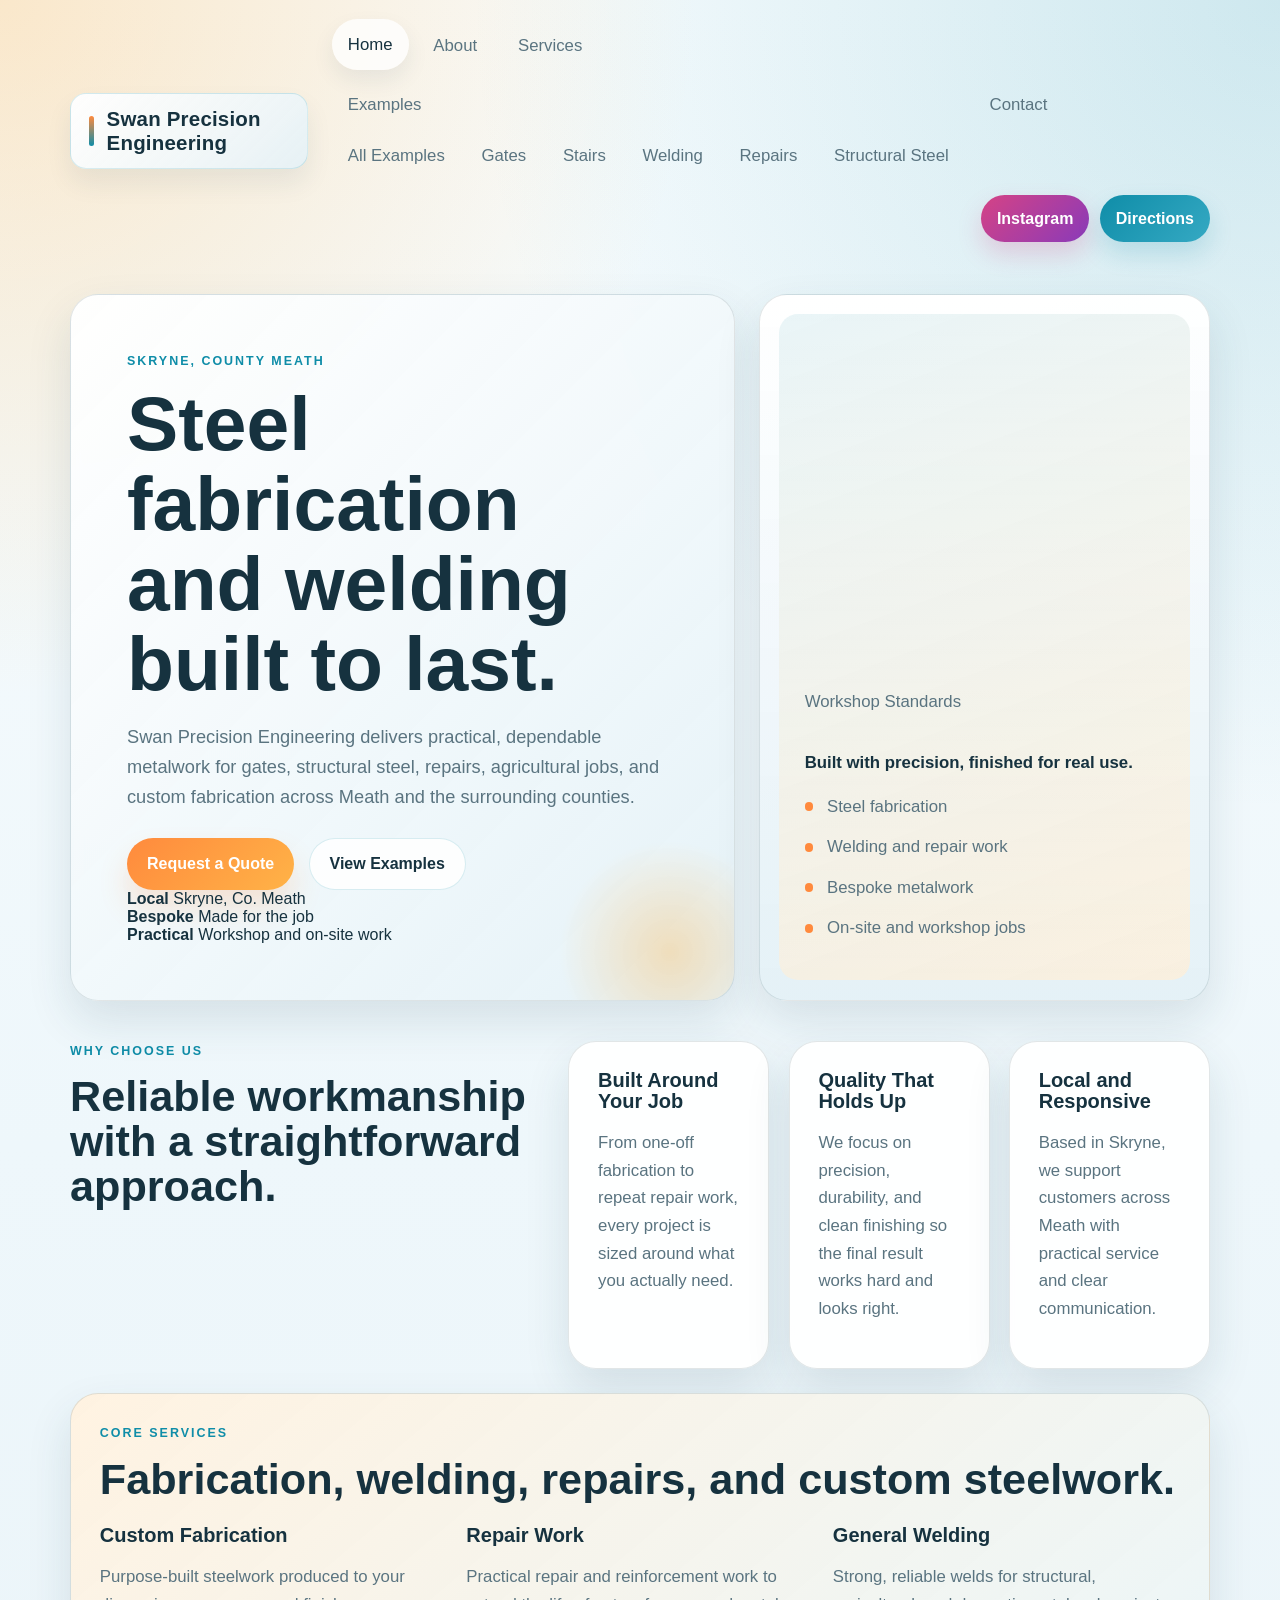
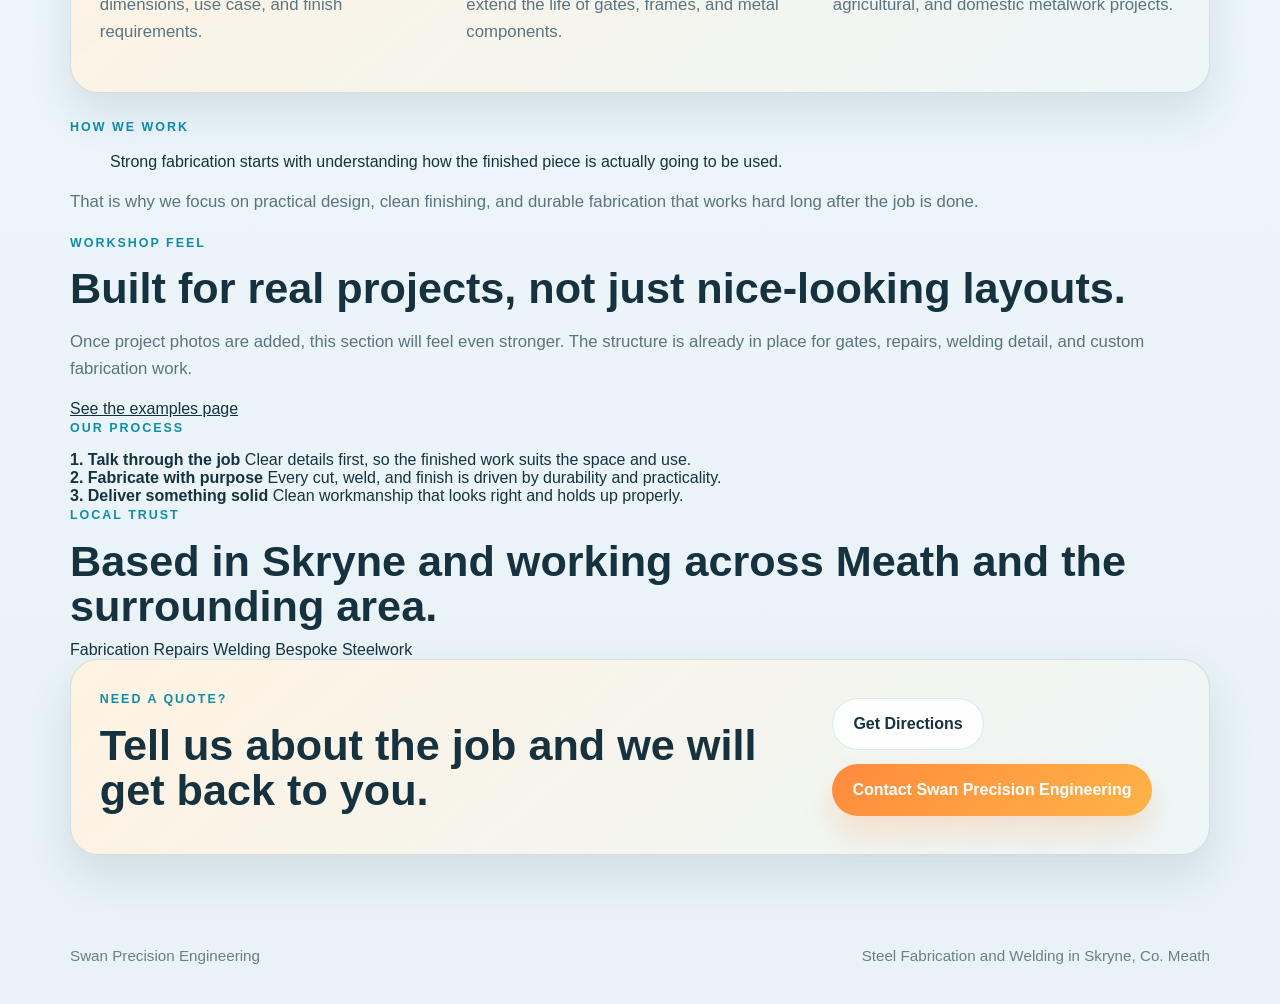
==== commit 9c03b4e9: "Fix examples dropdown behavior and reorder navigation" ====
--- a/index.html
+++ b/index.html
@@ -20,6 +20,7 @@
       <div class="nav-group">
         <ul class="nav-links">
           <li><a class="is-active" href="index.html">Home</a></li>
+          <li><a href="about.html">About</a></li>
           <li><a href="services.html">Services</a></li>
           <li class="nav-dropdown">
             <a href="examples.html">Examples</a>
@@ -32,7 +33,6 @@
               <a href="structural-steel.html">Structural Steel</a>
             </div>
           </li>
-          <li><a href="about.html">About</a></li>
           <li><a href="contact.html">Contact</a></li>
         </ul>
 
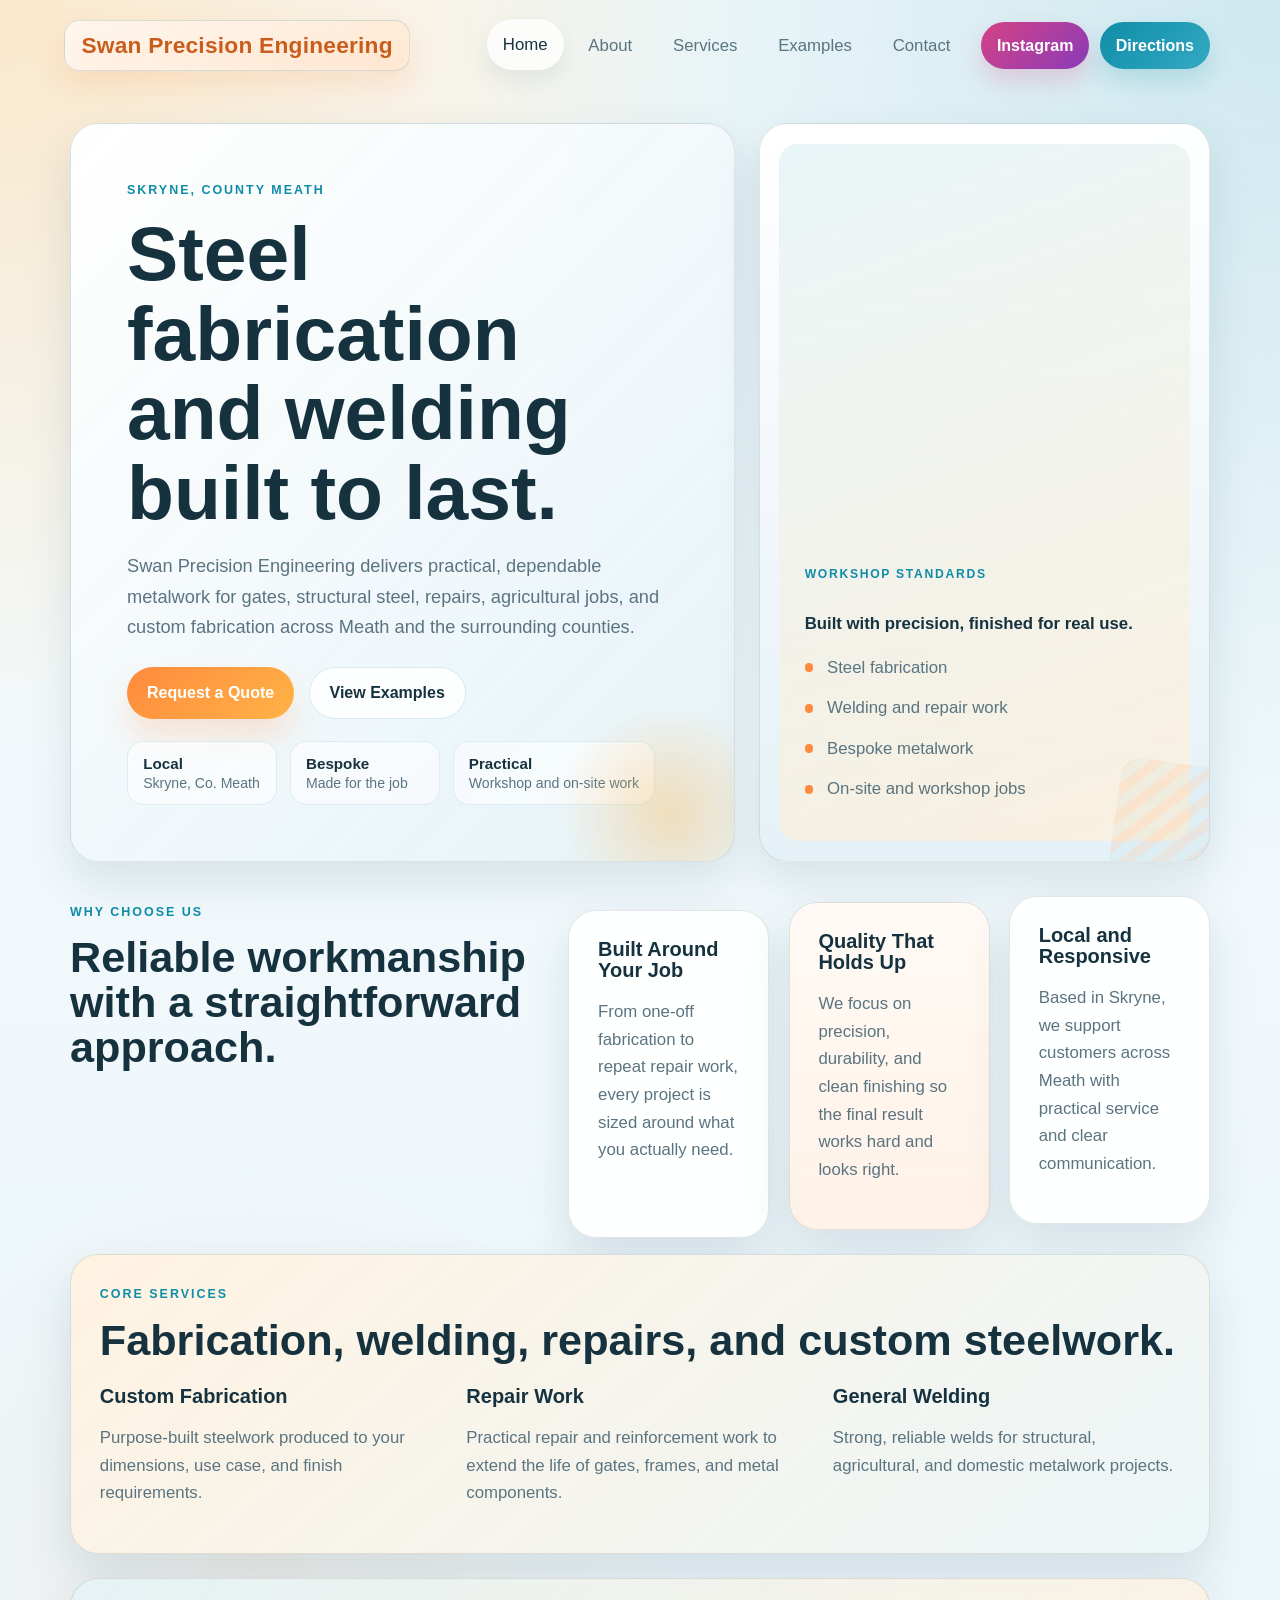
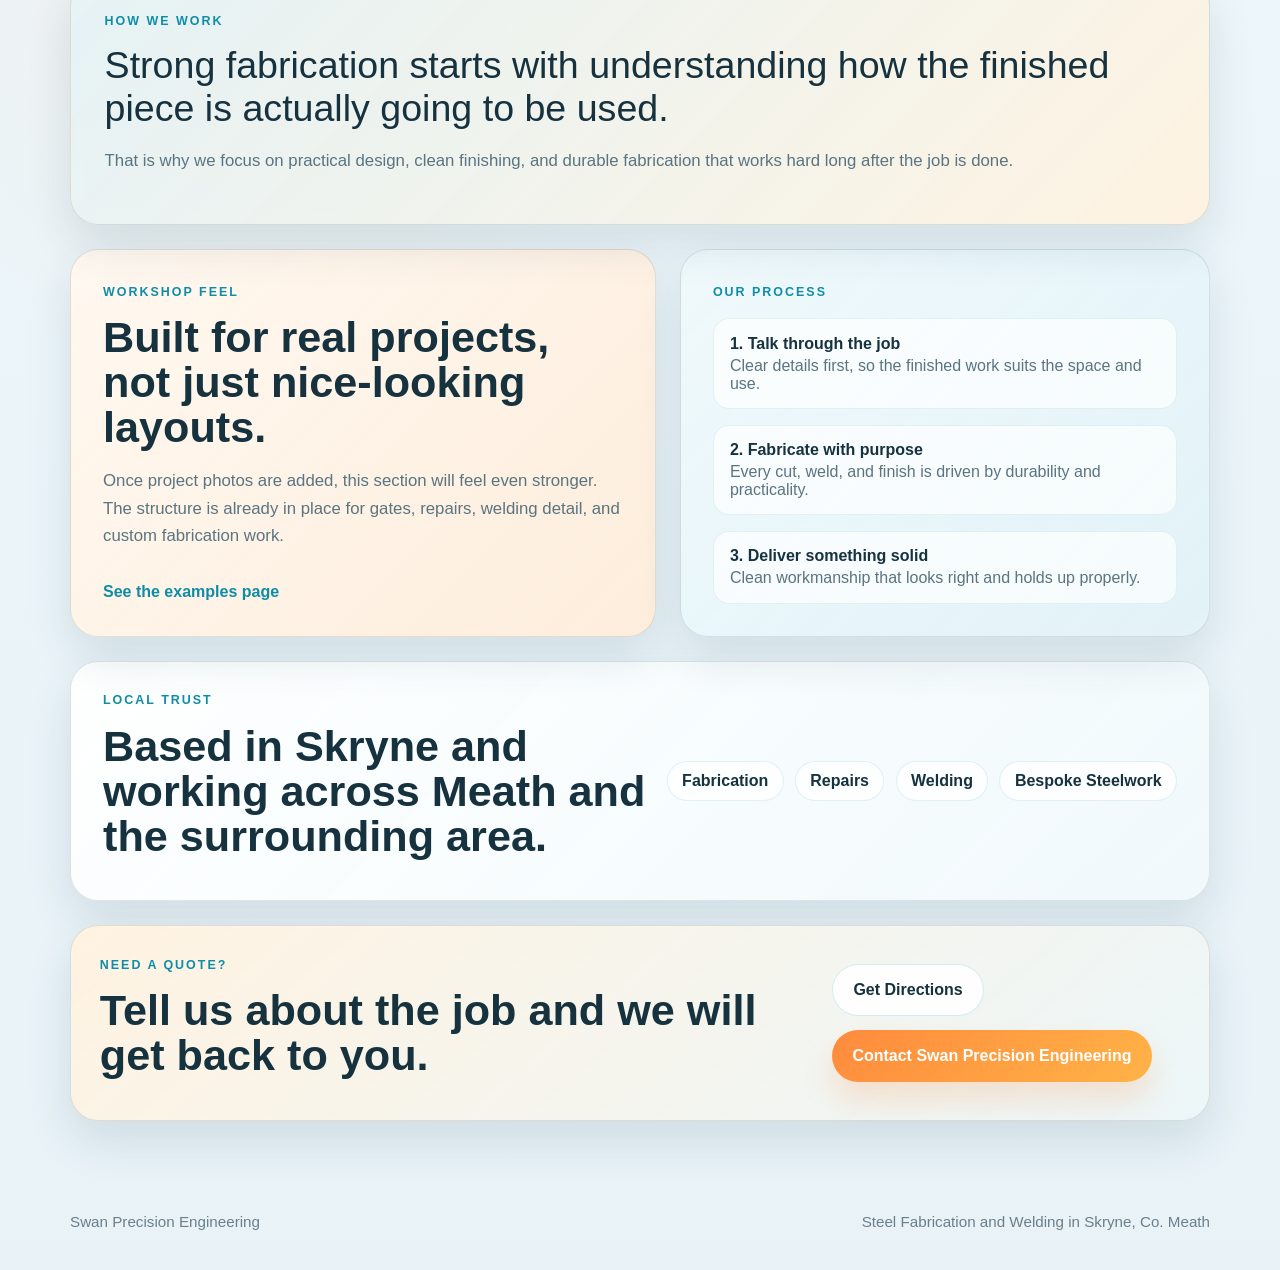
==== commit df02c5c6: "Add icons to Instagram and directions buttons" ====
--- a/index.html
+++ b/index.html
@@ -37,8 +37,8 @@
         </ul>
 
         <div class="nav-actions">
-          <a class="nav-cta" href="https://www.instagram.com/swanprecisionengineering/" target="_blank" rel="noopener noreferrer">Instagram</a>
-          <a class="nav-cta nav-cta-directions" href="https://www.google.com/maps/place/Swan+Precision+Engineering/@53.5850872,-6.5526364,545m/data=!3m1!1e3!4m6!3m5!1s0x4867414d14a48135:0x85400c74e564fc74!8m2!3d53.5850877!4d-6.5506958!16s%2Fg%2F11svxmvms1!5m1!1e2?entry=ttu&g_ep=EgoyMDI2MDQxNS4wIKXMDSoASAFQAw%3D%3D" target="_blank" rel="noopener noreferrer">Directions</a>
+          <a class="nav-cta" href="https://www.instagram.com/swanprecisionengineering/" target="_blank" rel="noopener noreferrer"><span class="nav-cta-icon" aria-hidden="true"><svg viewBox="0 0 24 24" focusable="false"><path d="M7.5 2h9A5.5 5.5 0 0 1 22 7.5v9a5.5 5.5 0 0 1-5.5 5.5h-9A5.5 5.5 0 0 1 2 16.5v-9A5.5 5.5 0 0 1 7.5 2zm0 1.8A3.7 3.7 0 0 0 3.8 7.5v9a3.7 3.7 0 0 0 3.7 3.7h9a3.7 3.7 0 0 0 3.7-3.7v-9a3.7 3.7 0 0 0-3.7-3.7zm9.7 1.35a1.15 1.15 0 1 1 0 2.3 1.15 1.15 0 0 1 0-2.3zM12 6.85A5.15 5.15 0 1 1 6.85 12 5.16 5.16 0 0 1 12 6.85zm0 1.8A3.35 3.35 0 1 0 15.35 12 3.36 3.36 0 0 0 12 8.65z"/></svg></span><span>Instagram</span></a>
+          <a class="nav-cta nav-cta-directions" href="https://www.google.com/maps/place/Swan+Precision+Engineering/@53.5850872,-6.5526364,545m/data=!3m1!1e3!4m6!3m5!1s0x4867414d14a48135:0x85400c74e564fc74!8m2!3d53.5850877!4d-6.5506958!16s%2Fg%2F11svxmvms1!5m1!1e2?entry=ttu&g_ep=EgoyMDI2MDQxNS4wIKXMDSoASAFQAw%3D%3D" target="_blank" rel="noopener noreferrer"><span class="nav-cta-icon" aria-hidden="true"><svg viewBox="0 0 24 24" focusable="false"><path d="M12 2.25a7.25 7.25 0 0 1 7.25 7.25c0 4.93-5.56 10.72-6.19 11.36a1.5 1.5 0 0 1-2.12 0C10.31 20.22 4.75 14.43 4.75 9.5A7.25 7.25 0 0 1 12 2.25zm0 1.8A5.46 5.46 0 0 0 6.55 9.5c0 3.39 3.67 7.85 5.45 9.74 1.78-1.89 5.45-6.35 5.45-9.74A5.46 5.46 0 0 0 12 4.05zm0 2.7a2.75 2.75 0 1 1-2.75 2.75A2.75 2.75 0 0 1 12 6.75z"/></svg></span><span>Directions</span></a>
         </div>
       </div>
     </nav>
--- a/style.css
+++ b/style.css
@@ -27,6 +27,7 @@
   background:
     radial-gradient(circle at top left, rgba(255, 179, 71, 0.28), transparent 24%),
     radial-gradient(circle at top right, rgba(15, 141, 168, 0.18), transparent 28%),
+    radial-gradient(circle at 20% 55%, rgba(255, 138, 61, 0.08), transparent 22%),
     linear-gradient(180deg, #f8fcfe 0%, #eef7fb 44%, #e8f2f7 100%);
 }
 
@@ -65,33 +66,29 @@
   display: inline-flex;
   align-items: center;
   text-decoration: none;
+  margin-left: -0.35rem;
 }
 
 .brand-nameplate {
   display: inline-flex;
   align-items: center;
-  min-height: 3.25rem;
-  padding: 0.8rem 1.1rem;
-  border: 1px solid rgba(15, 141, 168, 0.16);
-  border-radius: 1rem;
-  background:
-    linear-gradient(135deg, rgba(255, 255, 255, 0.95), rgba(228, 241, 247, 0.86));
-  box-shadow: 0 14px 26px rgba(23, 62, 83, 0.08);
+  min-height: 3.15rem;
+  padding: 0.7rem 1rem;
+  border: 1px solid rgba(15, 141, 168, 0.18);
+  border-radius: 0.95rem;
+  background: linear-gradient(135deg, rgba(255, 245, 236, 0.98), rgba(255, 233, 212, 0.92));
+  box-shadow: 0 14px 28px rgba(255, 138, 61, 0.16);
   font-family: "Space Grotesk", sans-serif;
-  font-size: clamp(1rem, 1.7vw, 1.28rem);
+  font-size: clamp(1.05rem, 1.9vw, 1.42rem);
   font-weight: 700;
   letter-spacing: 0.01em;
-  color: var(--text);
+  color: #c85d1d;
   position: relative;
+  text-shadow: 0 8px 18px rgba(255, 138, 61, 0.12);
 }
 
 .brand-nameplate::before {
-  content: "";
-  width: 0.5rem;
-  height: 1.9rem;
-  margin-right: 0.8rem;
-  border-radius: 999px;
-  background: linear-gradient(180deg, var(--accent), var(--accent-cool));
+  content: none;
 }
 
 .nav-links {
@@ -119,6 +116,51 @@
   background: rgba(255, 255, 255, 0.78);
   box-shadow: 0 10px 22px rgba(23, 62, 83, 0.08);
   transform: translateY(-1px);
+}
+
+.nav-dropdown {
+  position: relative;
+  padding-bottom: 0.45rem;
+  margin-bottom: -0.45rem;
+}
+
+.dropdown-menu {
+  position: absolute;
+  top: 100%;
+  left: 0;
+  display: grid;
+  min-width: 220px;
+  padding: 0.9rem 0.55rem 0.55rem;
+  border: 1px solid rgba(15, 141, 168, 0.14);
+  border-radius: 1rem;
+  background: rgba(255, 255, 255, 0.97);
+  box-shadow: 0 18px 36px rgba(23, 62, 83, 0.14);
+  opacity: 0;
+  pointer-events: none;
+  transform: translateY(8px);
+  transition: opacity 0.18s ease, transform 0.18s ease;
+  z-index: 40;
+}
+
+.nav-dropdown:hover .dropdown-menu,
+.nav-dropdown:focus-within .dropdown-menu {
+  opacity: 1;
+  pointer-events: auto;
+  transform: translateY(0);
+}
+
+.dropdown-menu a {
+  display: block;
+  padding: 0.7rem 0.85rem;
+  border-radius: 0.8rem;
+  color: var(--text);
+  text-decoration: none;
+}
+
+.dropdown-menu a:hover,
+.dropdown-menu a:focus-visible,
+.dropdown-menu a.is-active {
+  background: linear-gradient(135deg, rgba(255, 179, 71, 0.18), rgba(15, 141, 168, 0.1));
 }
 
 .nav-actions {
@@ -153,7 +195,11 @@
 .hero,
 .section-grid,
 .highlight-band,
+.quote-strip,
+.workshop-grid,
+.local-strip,
 .cta-strip,
+.category-grid,
 .page-intro,
 .split-panel,
 .story-block,
@@ -174,6 +220,7 @@
 .hero-copy,
 .hero-panel,
 .card,
+.quote-strip,
 .story-block,
 .highlight-band,
 .cta-strip,
@@ -253,6 +300,34 @@
   gap: 0.9rem;
 }
 
+.stat-row {
+  display: flex;
+  flex-wrap: wrap;
+  gap: 0.8rem;
+  margin-top: 1.35rem;
+}
+
+.stat-chip {
+  display: grid;
+  gap: 0.2rem;
+  min-width: 150px;
+  padding: 0.8rem 0.95rem;
+  border: 1px solid rgba(15, 141, 168, 0.12);
+  border-radius: 1rem;
+  background: rgba(255, 255, 255, 0.55);
+}
+
+.stat-chip strong {
+  font-family: "Space Grotesk", sans-serif;
+  font-size: 0.95rem;
+  color: var(--text);
+}
+
+.stat-chip span {
+  color: var(--muted);
+  font-size: 0.88rem;
+}
+
 .btn {
   display: inline-flex;
   align-items: center;
@@ -288,6 +363,25 @@
   background:
     linear-gradient(180deg, rgba(255, 255, 255, 0.86), rgba(228, 241, 247, 0.9)),
     linear-gradient(160deg, #ffffff, #e8f2f7);
+  position: relative;
+  overflow: hidden;
+}
+
+.hero-panel::after {
+  content: "";
+  position: absolute;
+  inset: auto -3rem -3rem auto;
+  width: 9rem;
+  height: 9rem;
+  background: repeating-linear-gradient(
+    135deg,
+    rgba(255, 138, 61, 0.12) 0,
+    rgba(255, 138, 61, 0.12) 10px,
+    rgba(15, 141, 168, 0.04) 10px,
+    rgba(15, 141, 168, 0.04) 20px
+  );
+  border-radius: 1.2rem;
+  transform: rotate(8deg);
 }
 
 .panel-card {
@@ -300,6 +394,15 @@
   background:
     linear-gradient(160deg, rgba(15, 141, 168, 0.09), rgba(255, 179, 71, 0.16)),
     linear-gradient(180deg, rgba(255, 255, 255, 0.9), rgba(255, 255, 255, 0.72));
+}
+
+.panel-kicker {
+  margin: 0 0 0.6rem;
+  color: var(--accent-cool);
+  text-transform: uppercase;
+  letter-spacing: 0.14em;
+  font-size: 0.76rem;
+  font-weight: 700;
 }
 
 .panel-label {
@@ -352,6 +455,18 @@
   grid-template-columns: repeat(3, minmax(0, 1fr));
 }
 
+.feature-card:nth-child(1) {
+  transform: translateY(8px);
+}
+
+.feature-card:nth-child(2) {
+  background: linear-gradient(180deg, rgba(255, 250, 245, 0.98), rgba(255, 241, 230, 0.95));
+}
+
+.feature-card:nth-child(3) {
+  transform: translateY(-6px);
+}
+
 .service-grid {
   grid-template-columns: repeat(2, minmax(0, 1fr));
 }
@@ -371,6 +486,12 @@
 
 .gallery-grid {
   grid-template-columns: repeat(3, minmax(0, 1fr));
+}
+
+.category-grid {
+  display: grid;
+  grid-template-columns: repeat(3, minmax(0, 1fr));
+  gap: 1rem;
 }
 
 .card,
@@ -395,6 +516,108 @@
     var(--panel-strong);
 }
 
+.quote-strip {
+  padding: 2rem 2.1rem;
+  background:
+    linear-gradient(135deg, rgba(15, 141, 168, 0.1), rgba(255, 179, 71, 0.16)),
+    rgba(255, 255, 255, 0.92);
+}
+
+.quote-strip blockquote {
+  margin: 0 0 0.9rem;
+  font-family: "Space Grotesk", sans-serif;
+  font-size: clamp(1.45rem, 3vw, 2.35rem);
+  line-height: 1.15;
+  color: var(--text);
+}
+
+.workshop-grid {
+  display: grid;
+  grid-template-columns: 1.05fr 0.95fr;
+  gap: 1.5rem;
+}
+
+.workshop-card,
+.process-card,
+.local-strip {
+  border: 1px solid var(--line);
+  border-radius: 1.75rem;
+  box-shadow: var(--shadow);
+}
+
+.workshop-card {
+  padding: 2rem;
+  background:
+    linear-gradient(135deg, rgba(255, 248, 240, 0.98), rgba(255, 236, 217, 0.92));
+}
+
+.process-card {
+  padding: 2rem;
+  background:
+    linear-gradient(135deg, rgba(239, 249, 252, 0.98), rgba(225, 241, 247, 0.92));
+}
+
+.process-list {
+  display: grid;
+  gap: 1rem;
+  margin-top: 1rem;
+}
+
+.process-list div {
+  display: grid;
+  gap: 0.25rem;
+  padding: 0.95rem 1rem;
+  border-radius: 1rem;
+  background: rgba(255, 255, 255, 0.68);
+  border: 1px solid rgba(15, 141, 168, 0.1);
+}
+
+.process-list strong {
+  font-family: "Space Grotesk", sans-serif;
+  color: var(--text);
+}
+
+.process-list span {
+  color: var(--muted);
+}
+
+.local-strip {
+  display: grid;
+  grid-template-columns: 1fr auto;
+  gap: 1.2rem;
+  align-items: center;
+  padding: 1.8rem 2rem;
+  background:
+    linear-gradient(135deg, rgba(255, 255, 255, 0.95), rgba(241, 249, 252, 0.92));
+}
+
+.local-points {
+  display: flex;
+  flex-wrap: wrap;
+  justify-content: flex-end;
+  gap: 0.7rem;
+}
+
+.local-points span {
+  display: inline-flex;
+  align-items: center;
+  min-height: 2.5rem;
+  padding: 0.55rem 0.9rem;
+  border-radius: 999px;
+  background: rgba(255, 255, 255, 0.78);
+  border: 1px solid rgba(15, 141, 168, 0.12);
+  color: var(--text);
+  font-weight: 600;
+}
+
+.text-link {
+  display: inline-flex;
+  margin-top: 1rem;
+  font-weight: 700;
+  color: var(--accent-cool);
+  text-decoration: none;
+}
+
 .cta-strip {
   display: flex;
   justify-content: space-between;
@@ -416,6 +639,43 @@
   display: flex;
   flex-direction: column;
   gap: 1rem;
+}
+
+.category-link {
+  display: grid;
+  gap: 0.3rem;
+  padding: 1.4rem;
+  border: 1px solid rgba(15, 141, 168, 0.12);
+  border-radius: 1.2rem;
+  background: rgba(255, 255, 255, 0.9);
+  box-shadow: 0 14px 26px rgba(23, 62, 83, 0.08);
+  text-decoration: none;
+  transition: transform 0.18s ease, box-shadow 0.18s ease, border-color 0.18s ease;
+}
+
+.category-link:hover,
+.category-link:focus-visible {
+  transform: translateY(-3px);
+  border-color: rgba(255, 138, 61, 0.24);
+  box-shadow: 0 18px 32px rgba(255, 138, 61, 0.12);
+}
+
+.category-link strong {
+  font-family: "Space Grotesk", sans-serif;
+  font-size: 1.2rem;
+  color: var(--text);
+}
+
+.category-link span:last-child {
+  color: var(--muted);
+}
+
+.category-label {
+  color: var(--accent-cool);
+  text-transform: uppercase;
+  letter-spacing: 0.12em;
+  font-size: 0.72rem;
+  font-weight: 700;
 }
 
 .gallery-placeholder {
@@ -457,16 +717,24 @@
 @media (max-width: 900px) {
   .hero,
   .section-grid,
+  .workshop-grid,
   .feature-grid,
   .service-grid,
   .service-snapshot,
   .contact-layout,
+  .category-grid,
   .split-panel,
   .gallery-grid {
     grid-template-columns: 1fr;
   }
 
+  .feature-card:nth-child(1),
+  .feature-card:nth-child(3) {
+    transform: none;
+  }
+
   .cta-strip,
+  .local-strip,
   .site-footer {
     flex-direction: column;
   }
@@ -487,6 +755,35 @@
 
   .nav-actions {
     width: 100%;
+  }
+
+  .nav-dropdown {
+    width: 100%;
+    padding-bottom: 0;
+    margin-bottom: 0;
+  }
+
+  .dropdown-menu {
+    position: static;
+    min-width: 100%;
+    margin-top: 0.45rem;
+    opacity: 1;
+    pointer-events: auto;
+    transform: none;
+    display: none;
+  }
+
+  .nav-dropdown:hover .dropdown-menu,
+  .nav-dropdown:focus-within .dropdown-menu {
+    display: grid;
+  }
+
+  .local-strip {
+    grid-template-columns: 1fr;
+  }
+
+  .local-points {
+    justify-content: flex-start;
   }
 
   .nav-links a {
